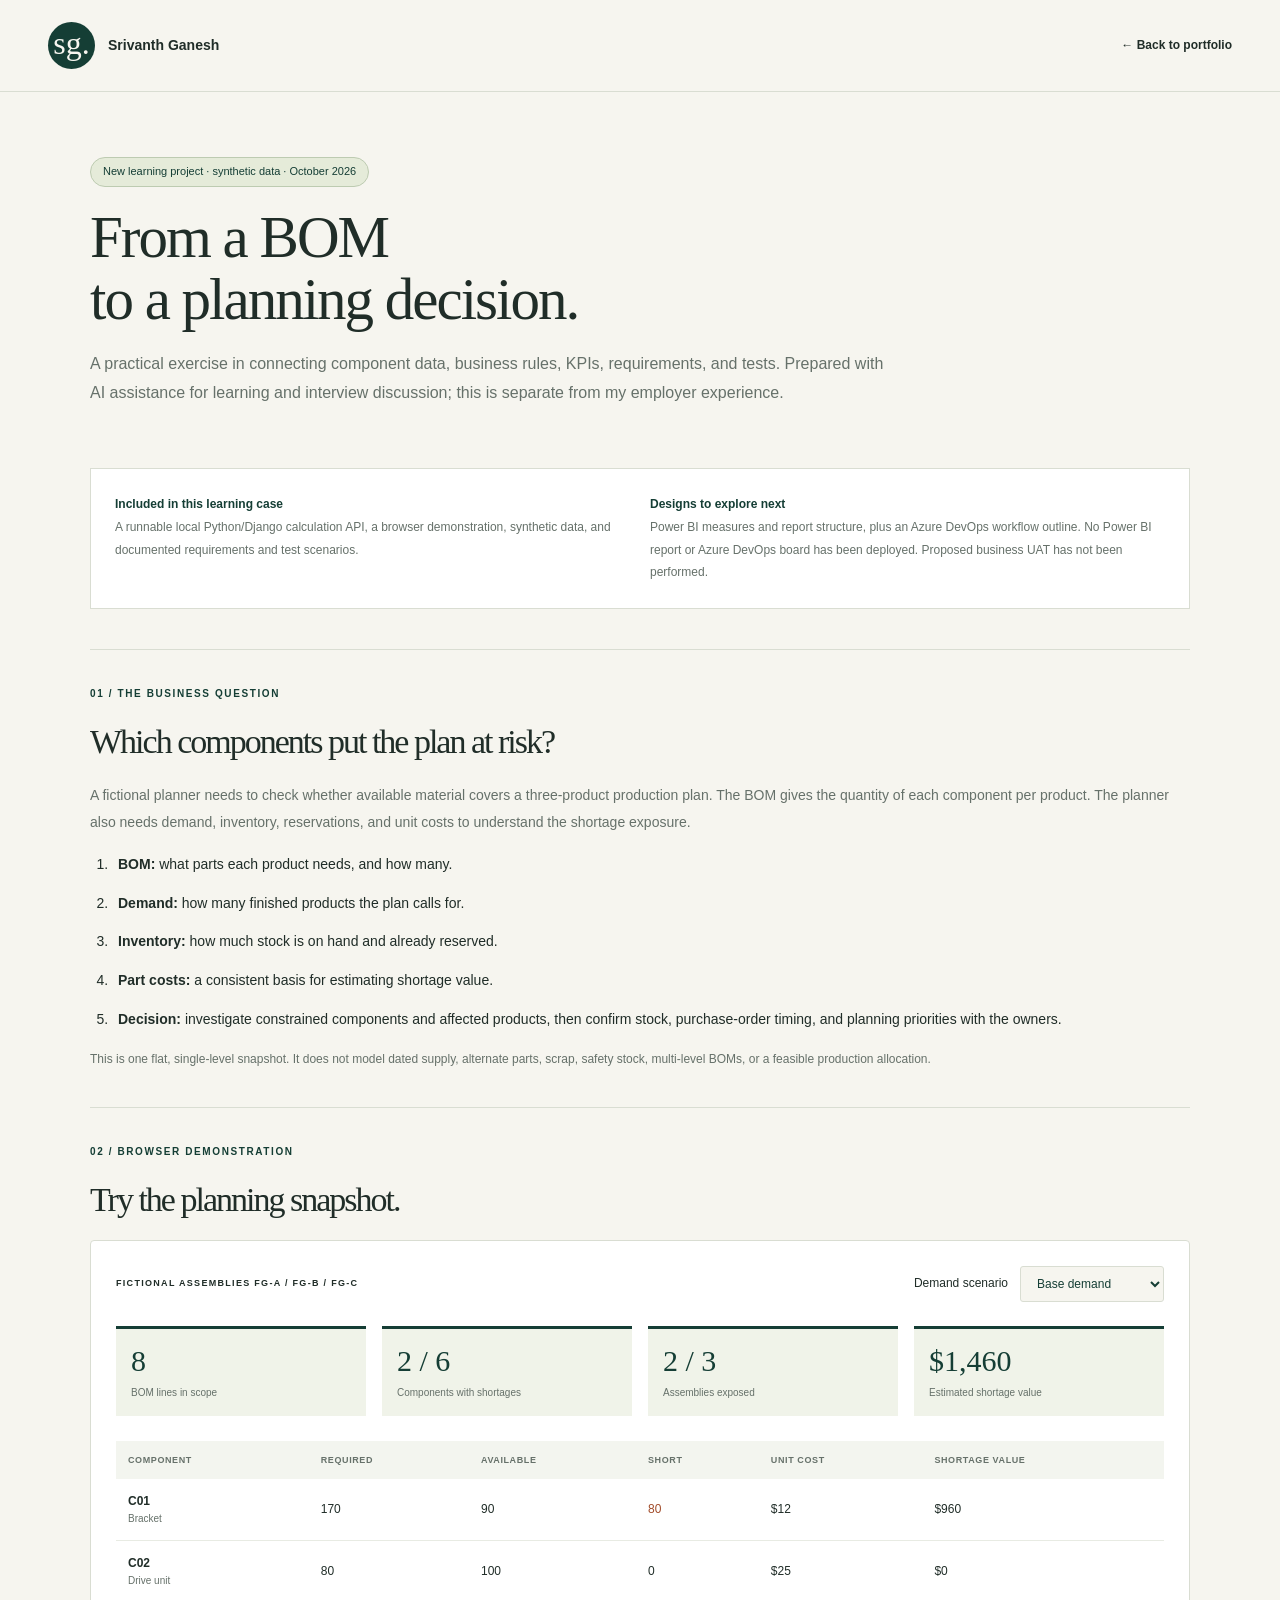
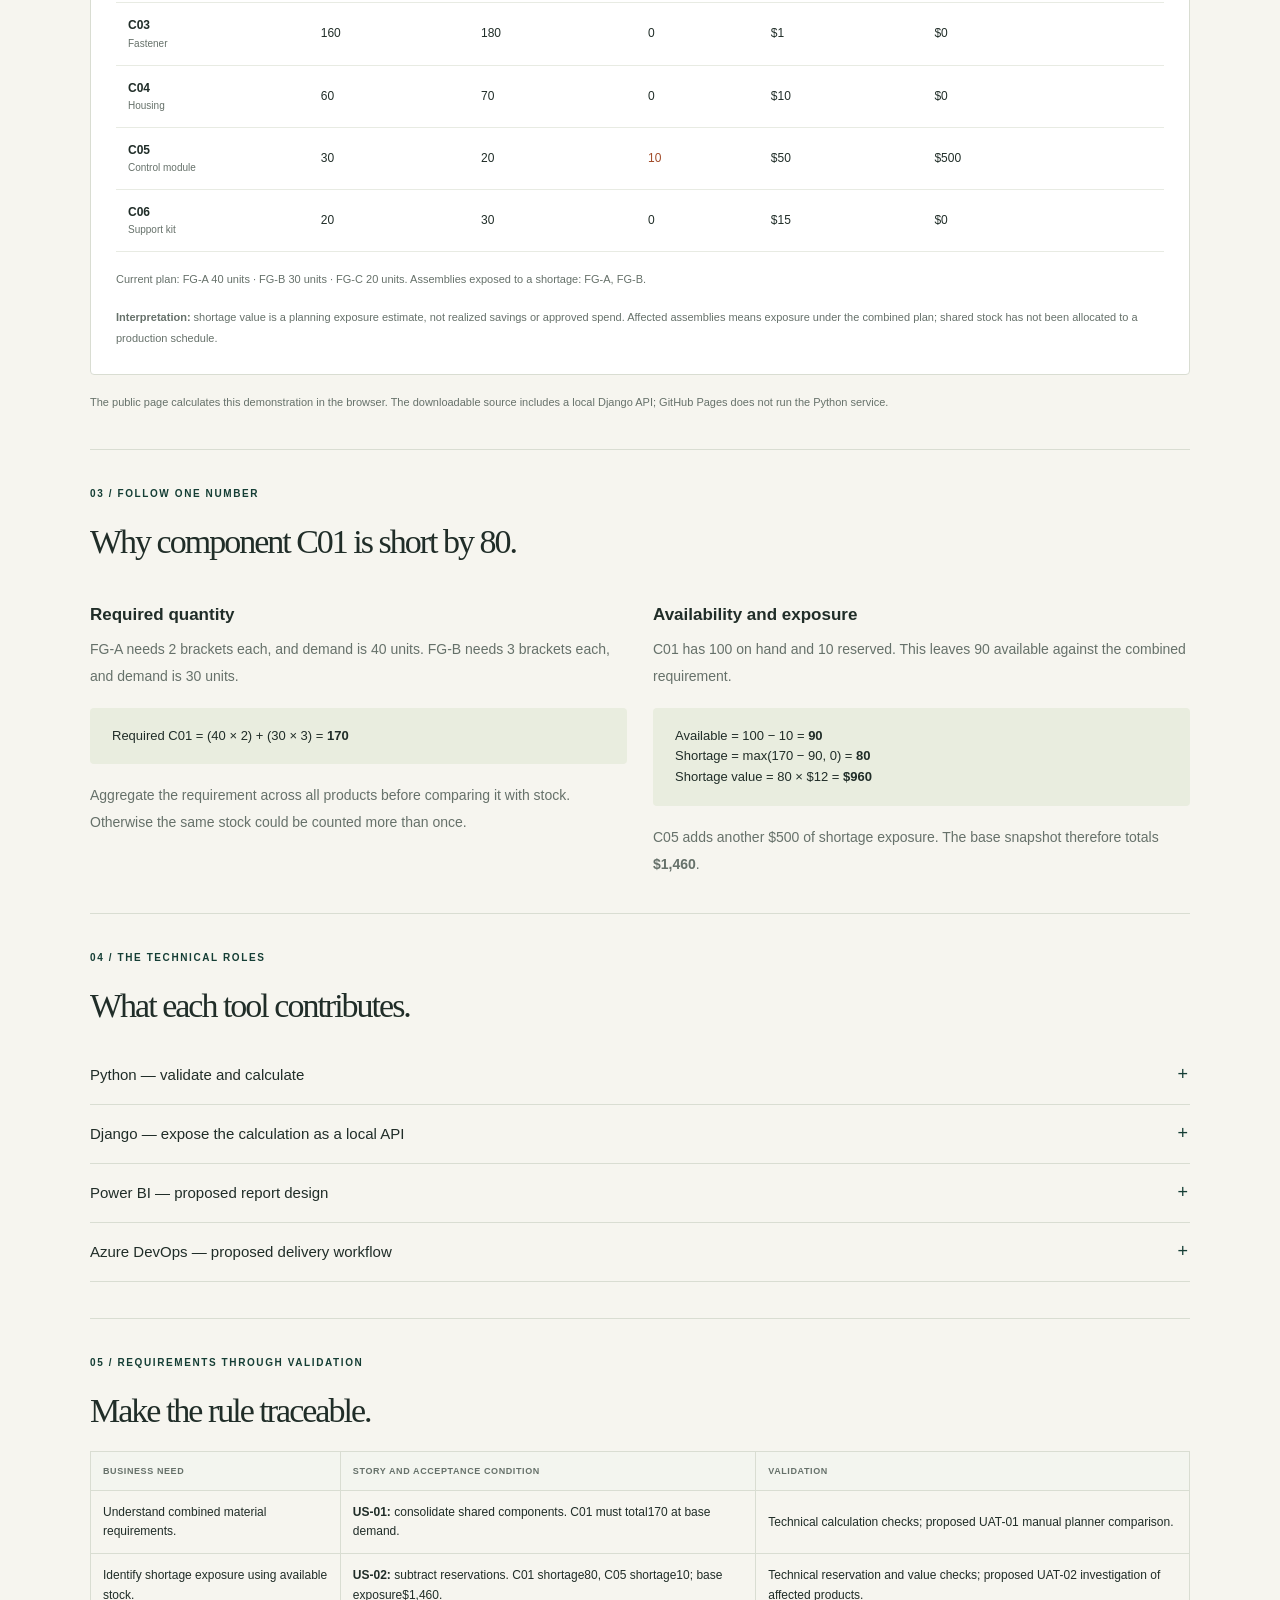
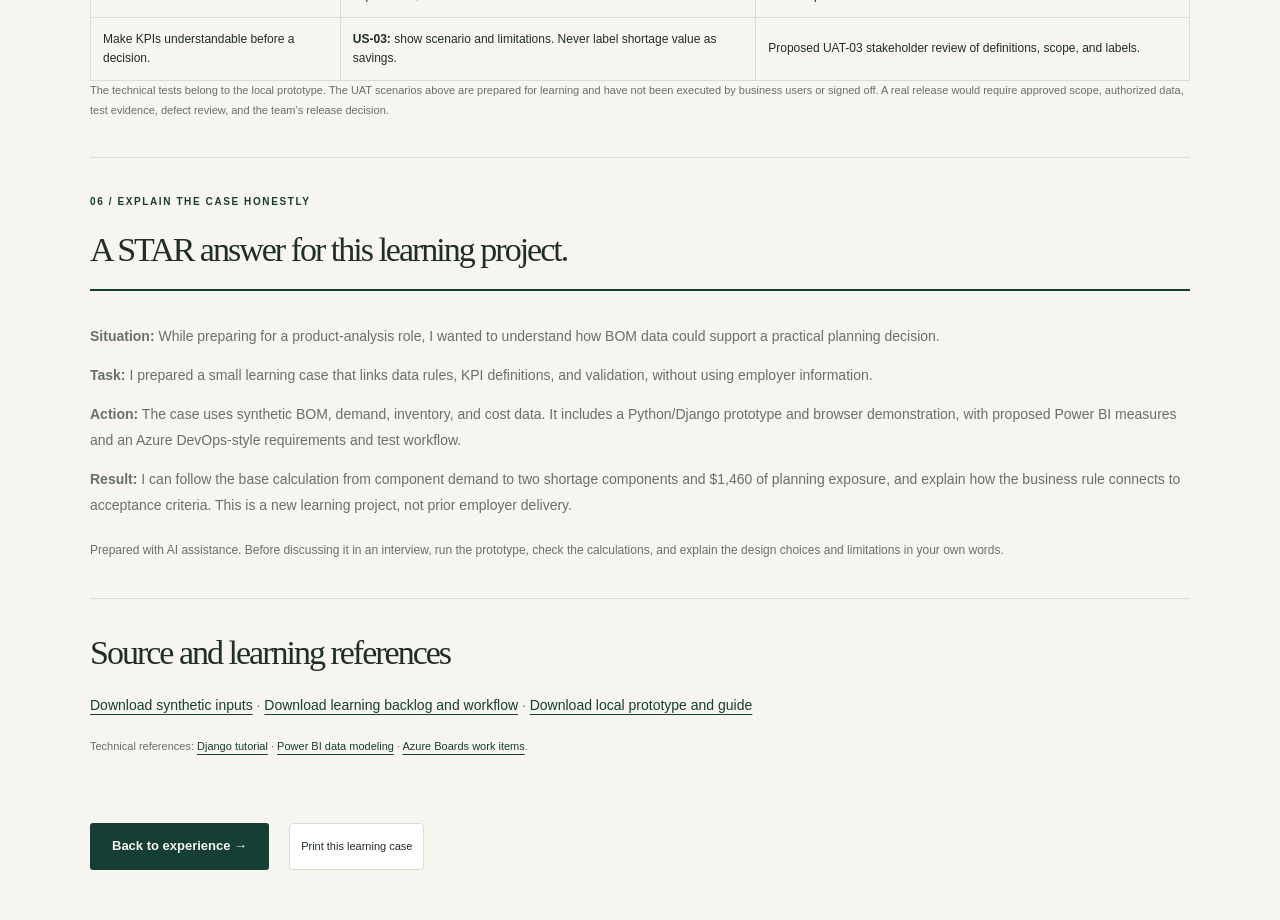
==== learning-case.html @ 2acc0953 "Align portfolio stories and add BOM learning case" ====
<!doctype html>
<html lang="en"><head><meta charset="UTF-8"><meta name="viewport" content="width=device-width, initial-scale=1"><meta name="description" content="A new educational BOM-to-KPI case with synthetic data, a local Python/Django prototype, and proposed Power BI and Azure DevOps designs."><title>BOM to KPI Learning Case | Srivanth Ganesh</title><link rel="icon" href="favicon.svg" type="image/svg+xml"><link rel="stylesheet" href="styles.css"><style>
.learning-wrap{width:min(1100px,calc(100% - 48px));margin:auto}.learning-hero{padding:65px 0 40px}.learning-hero h1{font-size:59px;max-width:850px;margin:20px 0}.learning-hero>p{max-width:800px;font-size:16px;line-height:1.8}.learning-label{display:inline-block;font-size:11px;background:#e5ebd9;border:1px solid #bdcbb1;color:var(--green);padding:5px 12px;border-radius:20px}.learning-status{display:grid;grid-template-columns:1fr 1fr;gap:20px;padding:24px;border:1px solid var(--line);background:#fff;margin:20px 0 40px}.learning-status p{font-size:12px;line-height:1.9}.learning-status b{color:var(--green)}.learning-section{padding:36px 0;border-top:1px solid var(--line)}.learning-section h2{font-size:34px;margin-bottom:22px}.learning-section h3{font-size:17px;margin:23px 0 10px}.learning-section p,.learning-section li{font-size:14px;line-height:1.9}.learning-steps{padding-left:22px}.learning-steps li{padding-left:6px;margin:12px 0}.kpi-board{background:white;border:1px solid var(--line);border-radius:4px;padding:25px}.learning-controls{display:flex;justify-content:space-between;gap:20px;align-items:center;margin-bottom:24px}.learning-controls label{font-size:12px;display:flex;align-items:center;gap:12px}.learning-kpis{display:grid;grid-template-columns:repeat(4,1fr);gap:16px;margin-bottom:25px}.learning-kpis>div{border-top:3px solid var(--green);padding:15px;background:#f0f3e9}.learning-kpis strong{font:30px var(--serif);color:var(--green);display:block}.learning-kpis span{display:block;font-size:10px;color:var(--muted);margin-top:7px}.learning-table{padding:0;overflow:auto}.learning-table table{min-width:650px}.learning-footnote{font-size:11px!important;margin-top:17px}.learning-formula{background:#e9eddf;padding:18px 22px;border-radius:4px;font-size:13px;margin:18px 0}.learning-section details{border-bottom:1px solid var(--line)}.learning-section summary{font-size:15px}.learning-section details>div{padding:0 22px 20px 0}.learning-section pre{overflow-x:auto;background:#e9ede3;padding:18px;font:12px/1.9 Consolas,'Courier New',monospace;color:#244237;border-radius:4px}.learning-section .scope-note{font-size:12px}.learning-source-links a{text-decoration:underline;text-underline-offset:4px}.learning-section .star-draft{border-top:2px solid var(--green);padding-top:20px}.learning-section .star-draft p{margin-top:12px}.learning-end{padding:30px 0 50px;display:flex;gap:20px;flex-wrap:wrap}.learning-section .example-table{white-space:normal;font-size:12px}.learning-section .example-table td,.learning-section .example-table th{padding:12px;border:1px solid var(--line)}.learning-section .example-table td:first-child{font-weight:400}.learning-section .example-table small{font-size:10px}.method-status{font-size:10px;color:var(--orange);font-weight:700;letter-spacing:1px;margin-bottom:12px}.learning-section .trace-note{font-size:11px;line-height:1.8}.learning-grid{display:grid;grid-template-columns:1fr 1fr;gap:26px}.learning-section code{font-family:Consolas,'Courier New',monospace;font-size:.9em}.learning-section a{color:var(--green)}@media(max-width:700px){.learning-wrap{width:calc(100% - 36px)}.learning-hero{padding-top:40px}.learning-hero h1{font-size:43px}.learning-status,.learning-grid{grid-template-columns:1fr}.learning-controls{align-items:start;flex-direction:column}.learning-controls label{flex-wrap:wrap}.learning-kpis{grid-template-columns:1fr 1fr;gap:12px}.kpi-board{padding:17px}.learning-kpis strong{font-size:26px}.learning-section h2{font-size:29px}.learning-section p,.learning-section li{font-size:13px}.learning-kpis span{font-size:9px}.learning-section pre{font-size:11px}}@media print{.learning-wrap{width:100%}.learning-hero{padding:20px 0}.learning-hero h1{font-size:34px}.learning-section{padding:20px 0}.learning-kpis{grid-template-columns:repeat(4,1fr)}.learning-status{margin-bottom:20px}.learning-controls select,.learning-end{display:none}.learning-section details>div{display:block!important}.kpi-board{break-inside:avoid}}
</style></head><body><header class="header"><a class="wordmark" href="index.html"><span class="monogram">sg.</span><span>Srivanth Ganesh</span></a><a class="text-link" href="index.html#experience">← Back to portfolio</a></header><main class="learning-wrap">
<section class="learning-hero"><span class="learning-label">New learning project · synthetic data · October 2026</span><h1>From a BOM<br>to a planning decision.</h1><p>A practical exercise in connecting component data, business rules, KPIs, requirements, and tests. Prepared with AI assistance for learning and interview discussion; this is separate from my employer experience.</p></section>
<div class="learning-status"><p><b>Included in this learning case</b><br>A runnable local Python/Django calculation API, a browser demonstration, synthetic data, and documented requirements and test scenarios.</p><p><b>Designs to explore next</b><br>Power BI measures and report structure, plus an Azure DevOps workflow outline. No Power BI report or Azure DevOps board has been deployed. Proposed business UAT has not been performed.</p></div>
<section class="learning-section"><div class="eyebrow">01 / THE BUSINESS QUESTION</div><h2>Which components put the plan at risk?</h2><p>A fictional planner needs to check whether available material covers a three-product production plan. The BOM gives the quantity of each component per product. The planner also needs demand, inventory, reservations, and unit costs to understand the shortage exposure.</p><ol class="learning-steps"><li><b>BOM:</b> what parts each product needs, and how many.</li><li><b>Demand:</b> how many finished products the plan calls for.</li><li><b>Inventory:</b> how much stock is on hand and already reserved.</li><li><b>Part costs:</b> a consistent basis for estimating shortage value.</li><li><b>Decision:</b> investigate constrained components and affected products, then confirm stock, purchase-order timing, and planning priorities with the owners.</li></ol><p class="scope-note">This is one flat, single-level snapshot. It does not model dated supply, alternate parts, scrap, safety stock, multi-level BOMs, or a feasible production allocation.</p></section>
<section class="learning-section" id="dashboard"><div class="eyebrow">02 / BROWSER DEMONSTRATION</div><h2>Try the planning snapshot.</h2><div class="kpi-board"><div class="learning-controls"><span class="small-label">FICTIONAL ASSEMBLIES FG-A / FG-B / FG-C</span><label for="demand-scenario">Demand scenario<select id="demand-scenario"><option value="1">Base demand</option><option value="0.8">Demand −20%</option><option value="1.2">Demand +20%</option></select></label></div><div class="learning-kpis" id="learning-kpis" aria-live="polite"></div><div class="learning-table"><table><caption class="sr-only">Consolidated synthetic component requirements, availability, and shortages</caption><thead><tr><th scope="col">Component</th><th scope="col">Required</th><th scope="col">Available</th><th scope="col">Short</th><th scope="col">Unit cost</th><th scope="col">Shortage value</th></tr></thead><tbody id="learning-rows"></tbody></table></div><p id="product-exposure" class="learning-footnote"></p><p class="learning-footnote"><b>Interpretation:</b> shortage value is a planning exposure estimate, not realized savings or approved spend. Affected assemblies means exposure under the combined plan; shared stock has not been allocated to a production schedule.</p></div><p class="learning-footnote">The public page calculates this demonstration in the browser. The downloadable source includes a local Django API; GitHub Pages does not run the Python service.</p></section>
<section class="learning-section"><div class="eyebrow">03 / FOLLOW ONE NUMBER</div><h2>Why component C01 is short by 80.</h2><div class="learning-grid"><div><h3>Required quantity</h3><p>FG-A needs 2 brackets each, and demand is 40 units. FG-B needs 3 brackets each, and demand is 30 units.</p><div class="learning-formula">Required C01 = (40 × 2) + (30 × 3) = <b>170</b></div><p>Aggregate the requirement across all products before comparing it with stock. Otherwise the same stock could be counted more than once.</p></div><div><h3>Availability and exposure</h3><p>C01 has 100 on hand and 10 reserved. This leaves 90 available against the combined requirement.</p><div class="learning-formula">Available = 100 − 10 = <b>90</b><br>Shortage = max(170 − 90, 0) = <b>80</b><br>Shortage value = 80 × $12 = <b>$960</b></div><p>C05 adds another $500 of shortage exposure. The base snapshot therefore totals <b>$1,460</b>.</p></div></div></section>
<section class="learning-section"><div class="eyebrow">04 / THE TECHNICAL ROLES</div><h2>What each tool contributes.</h2>
<details><summary>Python — validate and calculate</summary><div><p>Python checks the synthetic input, consolidates component requirements, subtracts reservations, and calculates shortages and exposure. The local prototype rejects unknown references, duplicate BOM lines, invalid quantities, and inconsistent stock values.</p><pre>required[component] += product_demand * quantity_per
available = on_hand - reserved
shortage = max(required - available, 0)
shortage_value = shortage * unit_cost</pre><p>The prototype has focused technical tests. These check calculation behavior; they are separate from business acceptance testing.</p></div></details>
<details><summary>Django — expose the calculation as a local API</summary><div><p>Django provides a read-only HTTP endpoint so another application can request the calculated snapshot as JSON. This keeps the business rule in one place rather than copying spreadsheet logic into multiple reports.</p><pre>GET http://127.0.0.1:8770/api/kpis/
→ component requirements, shortages, product exposure, KPI totals</pre><p>The included service is a local educational prototype with synthetic inputs. It does not include production authentication, an ERP connection, a managed database, scheduling, or a deployed Azure environment.</p></div></details>
<details><summary>Power BI — proposed report design</summary><div><div class="method-status">DESIGN GUIDE · NOT A DEPLOYED POWER BI REPORT</div><p>The proposed report imports the consolidated component KPI table from the local API or an exported snapshot. One component appears once in that table. Cards show the shortage count and exposure value; a table shows the constrained components. A business owner would agree the refresh timing, metric definitions, filters, and permissions before production use.</p><p>Illustrative Power Query import for the local service:</p><pre>let
    Source = Json.Document(Web.Contents("http://127.0.0.1:8770/api/kpis/")),
    Components = Table.FromRecords(Source[components])
in
    Components</pre><p>After naming that imported table <code>ComponentKPI</code>, the proposed DAX measures are:</p><pre>Short Parts =
COUNTROWS(FILTER(ComponentKPI, ComponentKPI[shortage_qty] &gt; 0))

Shortage Value =
SUMX(ComponentKPI,
    ComponentKPI[shortage_qty] * ComponentKPI[unit_cost])</pre><p>These are design examples. No <code>.pbix</code> report, Power BI refresh configuration, or Power BI Service publication is included.</p></div></details>
<details><summary>Azure DevOps — proposed delivery workflow</summary><div><div class="method-status">PREPARED WORKFLOW · NO AZURE DEVOPS BOARD USED</div><p>The prepared backlog separates the calculation, shortage interpretation, and KPI explanation into small stories. In Azure Boards, these could be refined with a Product Owner, linked to tasks and test evidence, and tracked through the team’s delivery process.</p><p>Suggested sequence: intake → refinement → prioritization → development → technical testing → agreed business UAT → authorized release decision → stabilization. This is a learning workflow, not a claim of prior Agile or Azure DevOps delivery.</p><p>Example story: <b>As a planner, I want component requirements combined across products so that shared stock is not counted separately against each product.</b></p><p>Example acceptance criterion: at base demand, C01 required quantity must equal 170 before comparison with available stock. Unknown references and duplicate product-component rows must be rejected.</p></div></details></section>
<section class="learning-section"><div class="eyebrow">05 / REQUIREMENTS THROUGH VALIDATION</div><h2>Make the rule traceable.</h2><div class="learning-table"><table class="example-table"><thead><tr><th scope="col">Business need</th><th scope="col">Story and acceptance condition</th><th scope="col">Validation</th></tr></thead><tbody><tr><td>Understand combined material requirements.</td><td><b>US-01:</b> consolidate shared components. C01 must total170 at base demand.</td><td>Technical calculation checks; proposed UAT-01 manual planner comparison.</td></tr><tr><td>Identify shortage exposure using available stock.</td><td><b>US-02:</b> subtract reservations. C01 shortage80, C05 shortage10; base exposure$1,460.</td><td>Technical reservation and value checks; proposed UAT-02 investigation of affected products.</td></tr><tr><td>Make KPIs understandable before a decision.</td><td><b>US-03:</b> show scenario and limitations. Never label shortage value as savings.</td><td>Proposed UAT-03 stakeholder review of definitions, scope, and labels.</td></tr></tbody></table></div><p class="trace-note">The technical tests belong to the local prototype. The UAT scenarios above are prepared for learning and have not been executed by business users or signed off. A real release would require approved scope, authorized data, test evidence, defect review, and the team’s release decision.</p></section>
<section class="learning-section"><div class="eyebrow">06 / EXPLAIN THE CASE HONESTLY</div><h2>A STAR answer for this learning project.</h2><div class="star-draft"><p><b>Situation:</b> While preparing for a product-analysis role, I wanted to understand how BOM data could support a practical planning decision.</p><p><b>Task:</b> I prepared a small learning case that links data rules, KPI definitions, and validation, without using employer information.</p><p><b>Action:</b> The case uses synthetic BOM, demand, inventory, and cost data. It includes a Python/Django prototype and browser demonstration, with proposed Power BI measures and an Azure DevOps-style requirements and test workflow.</p><p><b>Result:</b> I can follow the base calculation from component demand to two shortage components and $1,460 of planning exposure, and explain how the business rule connects to acceptance criteria. This is a new learning project, not prior employer delivery.</p></div><p class="scope-note" style="margin-top:20px">Prepared with AI assistance. Before discussing it in an interview, run the prototype, check the calculations, and explain the design choices and limitations in your own words.</p></section>
<section class="learning-section"><h2>Source and learning references</h2><p class="learning-source-links"><a href="learning-data.json" download>Download synthetic inputs</a> · <a href="learning-workflow.json" download>Download learning backlog and workflow</a> · <a href="bom-kpi-learning.zip" download>Download local prototype and guide</a></p><p class="learning-source-links learning-footnote">Technical references: <a href="https://docs.djangoproject.com/en/5.2/intro/tutorial01/" target="_blank" rel="noopener">Django tutorial</a> · <a href="https://learn.microsoft.com/en-us/power-bi/guidance/star-schema" target="_blank" rel="noopener">Power BI data modeling</a> · <a href="https://learn.microsoft.com/en-us/azure/devops/boards/queries/import-work-items-from-csv?view=azure-devops" target="_blank" rel="noopener">Azure Boards work items</a>.</p></section><div class="learning-end"><a class="button primary" href="index.html#experience">Back to experience →</a><button class="filter" id="print-portfolio">Print this learning case</button></div>
</main><script type="application/json" id="case-data">{
  "label": "Synthetic learning case \u2014 not employer data",
  "products": [
    {
      "product_id": "FG-A",
      "demand_qty": 40
    },
    {
      "product_id": "FG-B",
      "demand_qty": 30
    },
    {
      "product_id": "FG-C",
      "demand_qty": 20
    }
  ],
  "bom": [
    {
      "product_id": "FG-A",
      "component_id": "C01",
      "qty_per": 2
    },
    {
      "product_id": "FG-A",
      "component_id": "C02",
      "qty_per": 1
    },
    {
      "product_id": "FG-A",
      "component_id": "C03",
      "qty_per": 4
    },
    {
      "product_id": "FG-B",
      "component_id": "C01",
      "qty_per": 3
    },
    {
      "product_id": "FG-B",
      "component_id": "C04",
      "qty_per": 2
    },
    {
      "product_id": "FG-B",
      "component_id": "C05",
      "qty_per": 1
    },
    {
      "product_id": "FG-C",
      "component_id": "C02",
      "qty_per": 2
    },
    {
      "product_id": "FG-C",
      "component_id": "C06",
      "qty_per": 1
    }
  ],
  "parts": [
    {
      "component_id": "C01",
      "name": "Bracket",
      "on_hand": 100,
      "reserved": 10,
      "unit_cost": 12
    },
    {
      "component_id": "C02",
      "name": "Drive unit",
      "on_hand": 100,
      "reserved": 0,
      "unit_cost": 25
    },
    {
      "component_id": "C03",
      "name": "Fastener",
      "on_hand": 200,
      "reserved": 20,
      "unit_cost": 1
    },
    {
      "component_id": "C04",
      "name": "Housing",
      "on_hand": 70,
      "reserved": 0,
      "unit_cost": 10
    },
    {
      "component_id": "C05",
      "name": "Control module",
      "on_hand": 25,
      "reserved": 5,
      "unit_cost": 50
    },
    {
      "component_id": "C06",
      "name": "Support kit",
      "on_hand": 30,
      "reserved": 0,
      "unit_cost": 15
    }
  ]
}</script><script src="learning.js"></script><script src="app.js"></script></body></html>
---- styles.css ----
:root{--paper:#f6f5ef;--ink:#202d28;--green:#153e35;--muted:#66716a;--line:#d9ddd2;--lime:#d6e2c5;--orange:#bc582e;--white:#fff;--sans:Arial,Helvetica,sans-serif;--serif:Georgia,'Times New Roman',serif}*{box-sizing:border-box}html{scroll-behavior:smooth;scroll-padding-top:85px}body{margin:0;background:var(--paper);color:var(--ink);font:16px/1.6 var(--sans)}a{color:inherit;text-decoration:none}button,select{font:inherit}button,a,select,summary{-webkit-tap-highlight-color:transparent}button{cursor:pointer}button:focus-visible,a:focus-visible,select:focus-visible,summary:focus-visible,[tabindex]:focus-visible{outline:3px solid var(--orange);outline-offset:5px}button{color:inherit}h1,h2,h3,p{margin:0}h1,h2{font-family:var(--serif);font-weight:400;letter-spacing:-2px;line-height:1.05}h2{font-size:49px}h3{font-size:20px;line-height:1.3}p{color:var(--muted)}.wrap{width:min(1216px,calc(100% - 96px));margin:auto}.header{height:92px;padding:0 48px;display:flex;align-items:center;justify-content:space-between;border-bottom:1px solid var(--line);gap:20px}.wordmark{display:flex;align-items:center;gap:13px;font-size:14px;font-weight:600}.monogram{font:32px var(--serif);background:var(--green);color:var(--paper);border-radius:50%;width:47px;height:47px;display:grid;place-items:center;padding-bottom:4px}.header nav{display:flex;align-items:center;gap:32px;font-size:13px}.nav-contact{border:1px solid var(--line);padding:11px 17px;border-radius:4px}.nav-contact span{margin-left:22px}.hero{display:grid;grid-template-columns:1.25fr 1fr;gap:48px;align-items:center;padding-top:85px;padding-bottom:85px}.eyebrow{font-size:10px;letter-spacing:1.6px;line-height:1.5;font-weight:700;color:var(--green);margin-bottom:23px;display:flex;gap:10px;align-items:center}.dot{width:7px;height:7px;border-radius:50%;background:var(--orange);display:inline-block;flex-shrink:0}.hero h1{font-size:clamp(56px,5.1vw,76px);margin-bottom:24px;letter-spacing:-3px}.hero em{font-weight:400;color:var(--green)}.intro{font-size:18px;line-height:1.65;max-width:540px;color:#515e56}.hero-detail{font-size:12px;margin-top:20px;max-width:440px;line-height:1.8}.hero-actions{display:flex;align-items:center;gap:26px;margin-top:30px}.button{padding:13px 22px;border-radius:3px;display:inline-flex;align-items:center;gap:34px;font-size:13px;font-weight:600}.primary{background:var(--green);color:var(--paper)}.primary:hover{background:#22564a}.text-link{font-size:12px;font-weight:600;display:inline-block}.text-link:hover{text-decoration:underline;text-underline-offset:5px}.hero-visual{background:var(--green);color:var(--paper);padding:26px 26px 0;border-radius:5px;overflow:hidden;box-shadow:12px 12px 0 #e6e9dd}.visual-top{display:flex;align-items:center;justify-content:space-between;gap:10px}.small-label{font-size:9px;letter-spacing:1.3px;font-weight:700}.visual-number{font:12px var(--serif);color:#a2beb1}.signal-lines{margin:22px -10px 0}.signal-lines svg{width:100%;display:block}.visual-caption{display:flex;justify-content:space-between;padding:5px 6px 30px;color:#adc2b5;font-size:11px}.visual-caption b{color:var(--paper);font-weight:500;font-size:13px;line-height:2.2}.visual-note{border-top:1px solid #436359;padding:18px 0;display:flex;align-items:center;gap:9px;font-size:9px;color:#cad7cd}.light{background:#d7e5b4;width:5px;height:5px}.metric-strip{border-top:1px solid var(--line);border-bottom:1px solid var(--line);background:#efefe7}.metrics{display:grid;grid-template-columns:1fr 1fr 1.2fr;padding:30px 0;gap:34px}.metrics>div{border-right:1px solid #d4d9ce}.metrics>div:last-child{border:none}.metrics strong{font:31px var(--serif);color:var(--green);letter-spacing:-.8px}.metrics strong span{font:11px var(--sans);letter-spacing:0;margin-left:6px}.metrics p{font-size:10px;margin-top:7px}.section{padding-top:85px;padding-bottom:85px}.section-heading{display:grid;grid-template-columns:1.15fr 1fr;gap:70px;align-items:end;margin-bottom:40px}.section-heading p{font-size:14px;max-width:440px;line-height:1.8}.section-heading .eyebrow{margin-bottom:16px}.case-layout{display:grid;grid-template-columns:.9fr 1.3fr;gap:42px;margin-top:48px}.case-tabs{border-top:1px solid var(--line)}.case-tab{padding:24px 16px;background:transparent;border:0;border-bottom:1px solid var(--line);display:flex;text-align:left;align-items:center;gap:16px;width:100%;transition:background .15s}.case-tab.active{background:#e9ecdf}.case-tab:hover{background:#e2e9dc}.case-tab>span:last-child{margin-left:auto}.case-index{font:15px var(--serif);color:var(--muted)}.case-tab b{font-size:14px;display:block}.case-tab small{display:block;font-size:10px;color:var(--muted);margin-top:5px}.case-panel{padding:29px 34px;background:#fff;border:1px solid var(--line);border-radius:4px;min-height:410px}.case-panel .small-label{color:var(--orange)}.case-panel h3{font:30px/1.15 var(--serif);margin:12px 0 18px;letter-spacing:-.5px}.case-panel p,.case-panel li{font-size:13px;line-height:1.8;color:var(--muted)}.case-panel ul{padding-left:17px;margin:15px 0 20px}.case-panel li{margin-bottom:8px}.case-result{border-top:1px solid var(--line);padding-top:17px}.case-result b{color:var(--green)}.relevance{margin-top:16px;font-size:12px!important}.sample-section{background:#e9ede4;border-top:1px solid #d9e0d2;border-bottom:1px solid #d9e0d2}.sample-badge{font-size:10px;border:1px solid #aabca4;background:#e0e8d8;padding:5px 11px;border-radius:20px;display:inline-block;color:var(--green);margin-bottom:13px}.sample-intro{display:grid;grid-template-columns:1fr 1fr;gap:60px;margin:0 0 32px;border-top:1px solid #cdd6c6;padding-top:25px}.sample-intro h3{font-size:14px;margin-bottom:9px}.sample-intro p{font-size:12px;max-width:500px;line-height:1.8}.demo{background:#fff;border:1px solid #cbd4c6;border-radius:6px;box-shadow:0 8px 24px #153e3506;overflow:hidden}.demo-toolbar{display:flex;justify-content:space-between;align-items:center;gap:20px;padding:25px 28px;border-bottom:1px solid var(--line)}.demo-toolbar .small-label{color:var(--muted)}.demo-toolbar h3{font-size:18px;margin-top:6px}.demo-toolbar h3 span{font-size:11px;font-weight:400;color:var(--muted);margin-left:9px}.dataset-label{font-size:10px;color:var(--muted);display:flex;gap:10px;align-items:center}select{background:var(--paper);color:var(--green);padding:9px 30px 9px 12px;border:1px solid var(--line);border-radius:3px;font-size:12px;max-width:100%}.demo-summary{margin:22px 28px 14px;padding:14px 16px;background:#fff4e9;border-left:3px solid #bb6533;display:flex;gap:12px;align-items:center;font-size:12px;flex-wrap:wrap}.demo-summary.ready{background:#eef4e7;border-color:var(--green)}.demo-summary strong{color:#87461f}.demo-summary.ready strong{color:var(--green)}.demo-summary span{color:var(--muted)}.demo-filter-row{padding:4px 28px 16px;display:flex;justify-content:space-between;align-items:center;gap:14px}.filter-group{display:flex;gap:8px}.filter{border:1px solid var(--line);padding:6px 11px;background:#fff;border-radius:4px;font-size:11px}.filter.active{background:var(--green);border-color:var(--green);color:white}.table-scroll{overflow-x:auto;padding:0 28px}table{border-collapse:collapse;text-align:left;width:100%;font-size:12px;white-space:nowrap}th{font-size:9px;letter-spacing:.6px;text-transform:uppercase;color:var(--muted);padding:12px;background:#f3f5ef;font-weight:600}td{padding:13px 12px;border-bottom:1px solid #e8ebe3}td:first-child{font-weight:600}td small{display:block;color:var(--muted);font-size:10px;font-weight:400}.status{font-size:10px;display:inline-flex;gap:6px;align-items:center;color:#245344;background:#ecf2e6;border-radius:20px;padding:3px 9px}.status.bad{color:#8a4926;background:#fff0e0}.status::before{content:'●';font-size:6px}.cell-bad{color:#a14b29}.demo-help{font-size:11px;margin:23px 28px 14px}.rule-buttons{display:grid;grid-template-columns:1fr 1fr 1fr;margin:0 28px;gap:9px}.rule-button{background:#f7f8f4;border:1px solid var(--line);border-radius:3px;padding:12px;display:flex;gap:9px;align-items:center;text-align:left;font-size:11px}.rule-button>span:first-child{font-size:9px;color:var(--muted)}.rule-button>span:last-child{margin-left:auto}.rule-button.active{border-color:var(--green);background:#edf2e8;color:var(--green)}.trace-detail{display:grid;grid-template-columns:1fr 1.05fr;gap:28px;padding:25px 28px 30px}.trace-detail h4{font-size:10px;letter-spacing:.7px;color:var(--green);margin:0 0 9px}.trace-detail p{font-size:12px;line-height:1.8}.trace-detail .criteria{background:#f5f6f1;border-radius:4px;padding:14px 16px;white-space:pre-line;font:11px/1.9 Consolas,'Courier New',monospace;color:#425248}.trace-meta{font-size:10px!important;margin-top:12px}.sample-foot{display:flex;justify-content:space-between;align-items:start;gap:40px;margin-top:24px}.sample-foot p{font-size:10px;max-width:760px;line-height:1.9}.sample-foot a{white-space:nowrap;margin-top:4px}.capability-grid{display:grid;grid-template-columns:1fr 1fr 1fr;gap:44px;margin-top:55px}.capability-grid>div{border-top:1px solid var(--line);padding-top:20px}.cap-number{font:17px var(--serif);color:var(--orange)}.capability-grid h3{margin:18px 0 14px;font-size:17px}.capability-grid p{font-size:13px;line-height:1.8}.tags{display:flex;flex-wrap:wrap;gap:6px;margin-top:22px}.tags span{font-size:9px;padding:4px 8px;background:#e9eddf;color:#375443;border-radius:3px}.projects{display:grid;grid-template-columns:.7fr 1.3fr;gap:60px;margin-top:75px;padding-top:40px;border-top:1px solid var(--line)}.projects h3{font:26px var(--serif)}.projects>div>p{font-size:11px;line-height:1.8;margin-top:12px;max-width:280px}.project-list details{border-bottom:1px solid var(--line)}summary{cursor:pointer;position:relative;padding:17px 22px 17px 0;font-size:13px;list-style:none}summary::-webkit-details-marker{display:none}summary::after{content:'+';position:absolute;right:2px;font-size:18px;top:14px;color:var(--green)}details[open] summary::after{content:'−'}summary span{font-size:9px;color:var(--muted);margin-left:8px;display:inline-block}.project-list details p{font-size:12px;padding:0 25px 18px 0}.education{margin-top:65px;padding-top:28px;border-top:1px solid var(--line);display:grid;grid-template-columns:1.2fr 1.2fr .8fr;gap:30px}.education .small-label{color:var(--muted)}.education h3{font-size:12px;line-height:1.8;margin-top:8px}.education p{font-size:10px;margin-top:6px}.contact-section{background:var(--green);color:var(--paper)}.contact-inner{padding-top:65px;padding-bottom:65px;display:grid;grid-template-columns:1.3fr 1fr;gap:90px;align-items:center}.contact-section .eyebrow{color:#bfcfb8}.contact-section h2{font-size:44px}.contact-section p{color:#b2c6b9;font-size:12px;margin-top:22px}.contact-links a,.contact-links button{border:0;border-bottom:1px solid #48665a;background:none;color:var(--paper);display:block;width:100%;text-align:left;padding:19px 0;font-size:15px}.contact-links small{display:block;color:#b2c6b9;font-size:10px;margin-top:7px}.contact-links span{float:right}.footer{display:flex;justify-content:space-between;align-items:center;gap:20px;font-size:9px;color:var(--muted);padding-top:23px;padding-bottom:23px}.skip{position:absolute;top:-60px;left:20px;background:white;padding:10px;z-index:10}.skip:focus{top:10px}.sr-only{position:absolute;width:1px;height:1px;padding:0;margin:-1px;overflow:hidden;clip:rect(0,0,0,0);white-space:nowrap;border:0}
@media(min-width:1550px){.hero{padding-top:100px;padding-bottom:100px}.hero h1{font-size:80px}}
@media(max-width:1000px){.wrap{width:calc(100% - 56px)}.header{padding:0 28px}.header nav{gap:20px}.hero{gap:30px}.hero h1{font-size:58px}.hero-actions{gap:16px}.hero .text-link{font-size:11px}.intro{font-size:16px}.metrics{gap:20px}.metrics strong{font-size:28px}.metrics strong span{display:block;margin:6px 0 0}.section-heading{gap:40px}h2{font-size:43px}.case-layout{gap:25px;grid-template-columns:1fr 1.2fr}.case-panel{padding:25px}.case-tab{padding:22px 10px;gap:12px}.case-tab b{font-size:12px}.case-tab small{font-size:9px}.capability-grid{gap:25px}.trace-detail{gap:20px}.contact-inner{gap:50px}.sample-foot{display:block}.sample-foot a{margin-top:12px}}
@media(max-width:700px){html{scroll-padding-top:20px}.wrap{width:calc(100% - 36px)}.header{height:74px;padding:0 18px}.wordmark>span:last-child{display:none}.header nav{gap:18px;font-size:11px}.header nav>a:first-child{display:none}.nav-contact{padding:8px 10px}.nav-contact span{margin-left:10px}.monogram{height:40px;width:40px;font-size:28px}.hero{grid-template-columns:1fr;padding-top:48px;padding-bottom:45px;gap:40px}.eyebrow{font-size:9px;letter-spacing:1.2px}.hero h1{font-size:58px;letter-spacing:-2.5px}.intro{font-size:16px;max-width:480px}.hero-detail{font-size:11px;max-width:360px}.hero-visual{max-width:490px;width:100%;padding:22px 22px 0}.signal-lines{margin-top:5px}.visual-caption{padding-bottom:20px}.visual-note{font-size:8px}.metrics{grid-template-columns:1fr;padding:0;gap:0}.metrics>div{border:0;border-bottom:1px solid var(--line);padding:20px 0;display:grid;grid-template-columns:1fr 1fr;gap:14px;align-items:center}.metrics strong{font-size:28px}.metrics strong span{display:block;font-size:10px}.metrics p{font-size:10px;margin:0}.section{padding-top:55px;padding-bottom:55px}.section-heading{grid-template-columns:1fr;gap:24px;margin-bottom:30px}h2{font-size:40px;letter-spacing:-1.5px}.section-heading p{font-size:13px}.case-layout{grid-template-columns:1fr;gap:20px;margin-top:30px}.case-tab b{font-size:13px}.case-tab small{font-size:10px}.case-tab{padding:18px 14px}.case-panel{min-height:0;padding:24px}.sample-intro{grid-template-columns:1fr;gap:22px;padding-top:22px}.sample-intro p{font-size:12px}.demo-toolbar{align-items:flex-start;flex-direction:column;padding:20px}.dataset-label{width:100%;justify-content:space-between}.dataset-label select{max-width:80%}.demo-summary{margin:18px 16px 12px;padding:12px;font-size:11px;gap:4px}.demo-filter-row{padding:4px 16px 14px;align-items:flex-start;flex-direction:column;gap:10px}.table-scroll{padding:0 16px}table{font-size:11px}.demo-help{margin:20px 16px 12px}.rule-buttons{margin:0 16px;grid-template-columns:1fr}.rule-button{padding:10px}.trace-detail{grid-template-columns:1fr;padding:20px 16px;gap:18px}.sample-foot p{font-size:10px}.capability-grid{grid-template-columns:1fr;gap:30px;margin-top:35px}.capability-grid h3{margin-top:12px}.tags{margin-top:14px}.projects{grid-template-columns:1fr;gap:20px;margin-top:45px;padding-top:30px}.projects>div>p{max-width:100%}.projects h3{font-size:25px}summary{font-size:12px}summary span{display:block;margin:3px 0 0;font-size:9px}.education{grid-template-columns:1fr;gap:25px;margin-top:40px}.contact-inner{grid-template-columns:1fr;gap:28px;padding-top:45px;padding-bottom:45px}.contact-section h2{font-size:37px}.contact-section p{max-width:300px}.footer{flex-wrap:wrap;font-size:9px;padding-top:20px;padding-bottom:20px}.footer>span:nth-child(2){order:3;flex-basis:100%}.hero-actions{gap:22px}.hero-actions .button{font-size:12px;padding:13px 18px;gap:25px}}
@media(prefers-reduced-motion:reduce){html{scroll-behavior:auto}*{transition:none!important}}
@media print{body{background:#fff;font-size:11pt}.wrap{width:100%}.header{padding:0;height:55px}.header nav,.hero-visual,.hero-actions,.demo-filter-row,.dataset-label,.filter-group,.rule-buttons,.contact-links button,.footer a{display:none!important}.hero{display:block;padding:30px 0}.hero h1{font-size:43px}.metrics{padding:20px 0}.section{padding:30px 0}.section-heading{gap:25px;margin-bottom:20px}h2{font-size:30px}.sample-section{background:#fff}.case-layout{display:block}.case-tabs{display:none}.case-panel{padding:20px;min-height:0}.capability-grid{gap:25px;margin-top:25px}.capability-grid h3{font-size:14px}.sample-intro{gap:25px}.demo-summary{margin:15px}.table-scroll{padding:0 15px}.trace-detail{padding:18px}.demo-toolbar{padding:15px}.contact-section{background:#fff;color:var(--green);border-top:1px solid var(--line)}.contact-inner{padding:25px 0;gap:30px}.contact-section p,.contact-section .eyebrow,.contact-links a,.contact-links small{color:var(--green)}.contact-section h2{font-size:30px}.projects,.education{margin-top:30px}.hero,.case-panel,.capability-grid>div,.education>div,.contact-inner{break-inside:avoid}.footer{font-size:8px}.sample-foot{display:block}details p{display:block!important}a[href^="mailto"]::after{content:""}}

.ai-project{display:grid;grid-template-columns:1fr 1fr;gap:60px;background:#e9ede1;border:1px solid #d5dfca;border-radius:5px;padding:35px;margin-top:55px}.ai-project .eyebrow{font-size:9px;margin-bottom:16px}.ai-project h3{font:30px/1.15 var(--serif);letter-spacing:-.6px;margin-bottom:18px}.ai-project p{font-size:12px;line-height:1.9;margin-top:12px}.ai-method{border-left:1px solid #cbd6c1;padding-left:35px}.ai-method .small-label{color:var(--green)}.ai-method ol{list-style:none;counter-reset:ai-step;padding:0;margin:20px 0}.ai-method li{position:relative;padding-left:30px;margin-top:18px;font-size:12px}.ai-method li:before{counter-increment:ai-step;content:'0' counter(ai-step);position:absolute;left:0;top:1px;font:12px var(--serif);color:var(--orange)}.ai-method li b{display:block;font-weight:600}.ai-method li span{display:block;font-size:11px;line-height:1.8;color:var(--muted);margin-top:3px}.ai-method p{font-size:10px}@media(max-width:700px){.ai-project{grid-template-columns:1fr;padding:24px;gap:25px;margin-top:40px}.ai-method{border-left:0;border-top:1px solid #cbd6c1;padding-left:0;padding-top:22px}.ai-project h3{font-size:28px}}@media print{.ai-project{background:white;padding:20px;gap:25px;break-inside:avoid}}
@media(min-width:701px) and (max-width:900px){.hero{grid-template-columns:1fr;gap:40px}.hero h1{font-size:68px}.hero-visual{max-width:550px}.hero-detail{max-width:520px}.metrics{grid-template-columns:1fr 1fr 1fr}.case-layout{grid-template-columns:1fr}.section-heading{gap:30px}.rule-button{gap:5px;font-size:10px;padding:10px 8px}}

.project-explanation{padding:0 25px 18px 0}.project-list details .project-explanation p{padding:0;margin:0 0 12px;font-size:13px;line-height:1.85}.project-explanation p:last-child{margin-bottom:0}.project-explanation strong{font-weight:600;color:var(--green)}@media(max-width:700px){.header nav{gap:12px}.header nav>a[href="#capabilities"]{display:none}.project-explanation{padding-right:14px}.project-list details .project-explanation p{font-size:12px}}
/* Experience stories and business-analysis approach */
.story-intro{max-width:760px;font-size:13px;margin:-10px 0 28px}.experience-stories{border-top:1px solid var(--line)}.experience-story{border-bottom:1px solid var(--line);scroll-margin-top:35px}.experience-story>summary{padding:23px 35px 23px 0;font-size:18px;line-height:1.5;font-weight:600;display:flex;gap:20px;align-items:start}.experience-story>summary::after{top:23px;font-size:21px}.experience-story>summary .story-no{font:17px/1.6 var(--serif);color:var(--orange);flex:0 0 30px;margin:0}.experience-story>summary .story-name{display:block;margin:0;color:var(--ink);font-size:18px;font-weight:600}.experience-story>summary small{display:block;color:var(--muted);font-size:10px;font-weight:400;margin-top:6px}.story-content{padding:0 35px 27px 50px;max-width:1000px}.story-content>p{font-size:13px;line-height:1.8;margin-bottom:18px}.story-star{display:grid;grid-template-columns:80px 1fr;gap:12px 24px;margin:0}.story-star dt{font-size:10px;text-transform:uppercase;letter-spacing:1px;font-weight:700;color:var(--green);padding-top:3px}.story-star dd{margin:0;font-size:13px;line-height:1.85;color:var(--muted)}.story-relevance{border-top:1px solid var(--line);padding-top:16px;margin-top:20px!important;font-size:12px!important;color:var(--green)}.story-content .tags{margin:18px 0 0}.approach-section{background:#e9ede4;border-top:1px solid var(--line);border-bottom:1px solid var(--line)}.approach-list{display:grid;grid-template-columns:1fr 1fr;gap:20px}.approach-item{background:#f7f8f3;border:1px solid #d1daca;padding:24px;border-radius:4px}.approach-item h3{font-size:17px;margin-bottom:18px}.approach-item p{font-size:12px;line-height:1.85;margin-top:12px}.approach-item p strong{color:var(--green);font-size:10px;letter-spacing:.4px;display:block;margin-bottom:4px}.approach-item .story-links{font-size:10px;color:var(--green);margin-top:15px}.approach-item .story-links a{text-decoration:underline;text-underline-offset:4px;margin-right:12px}.approach-item:last-child{grid-column:1/-1}.approach-note{font-size:11px;max-width:850px;margin-top:22px;line-height:1.9}.projects{scroll-margin-top:30px}@media(max-width:700px){.experience-story>summary{font-size:15px;padding:20px 26px 20px 0;gap:8px}.experience-story>summary .story-name{font-size:15px}.experience-story>summary .story-no{flex-basis:25px;font-size:15px}.story-content{padding:0 6px 24px 0}.story-star{grid-template-columns:1fr;gap:4px}.story-star dd{margin-bottom:12px;font-size:12px}.story-content>p{font-size:12px}.approach-list{grid-template-columns:1fr}.approach-item{padding:22px}.approach-item:last-child{grid-column:auto}.approach-item h3{font-size:16px}.header nav a[href="#approach"]{display:none}}@media print{.experience-story .story-content{display:block!important}.experience-story{break-inside:avoid}.experience-story>summary{font-size:15px}.story-star dd{font-size:10px}.story-star{gap:7px 12px}.story-content{padding:0 0 18px}.approach-item{background:white;break-inside:avoid}.approach-list{gap:15px}.approach-item p{font-size:10px}}
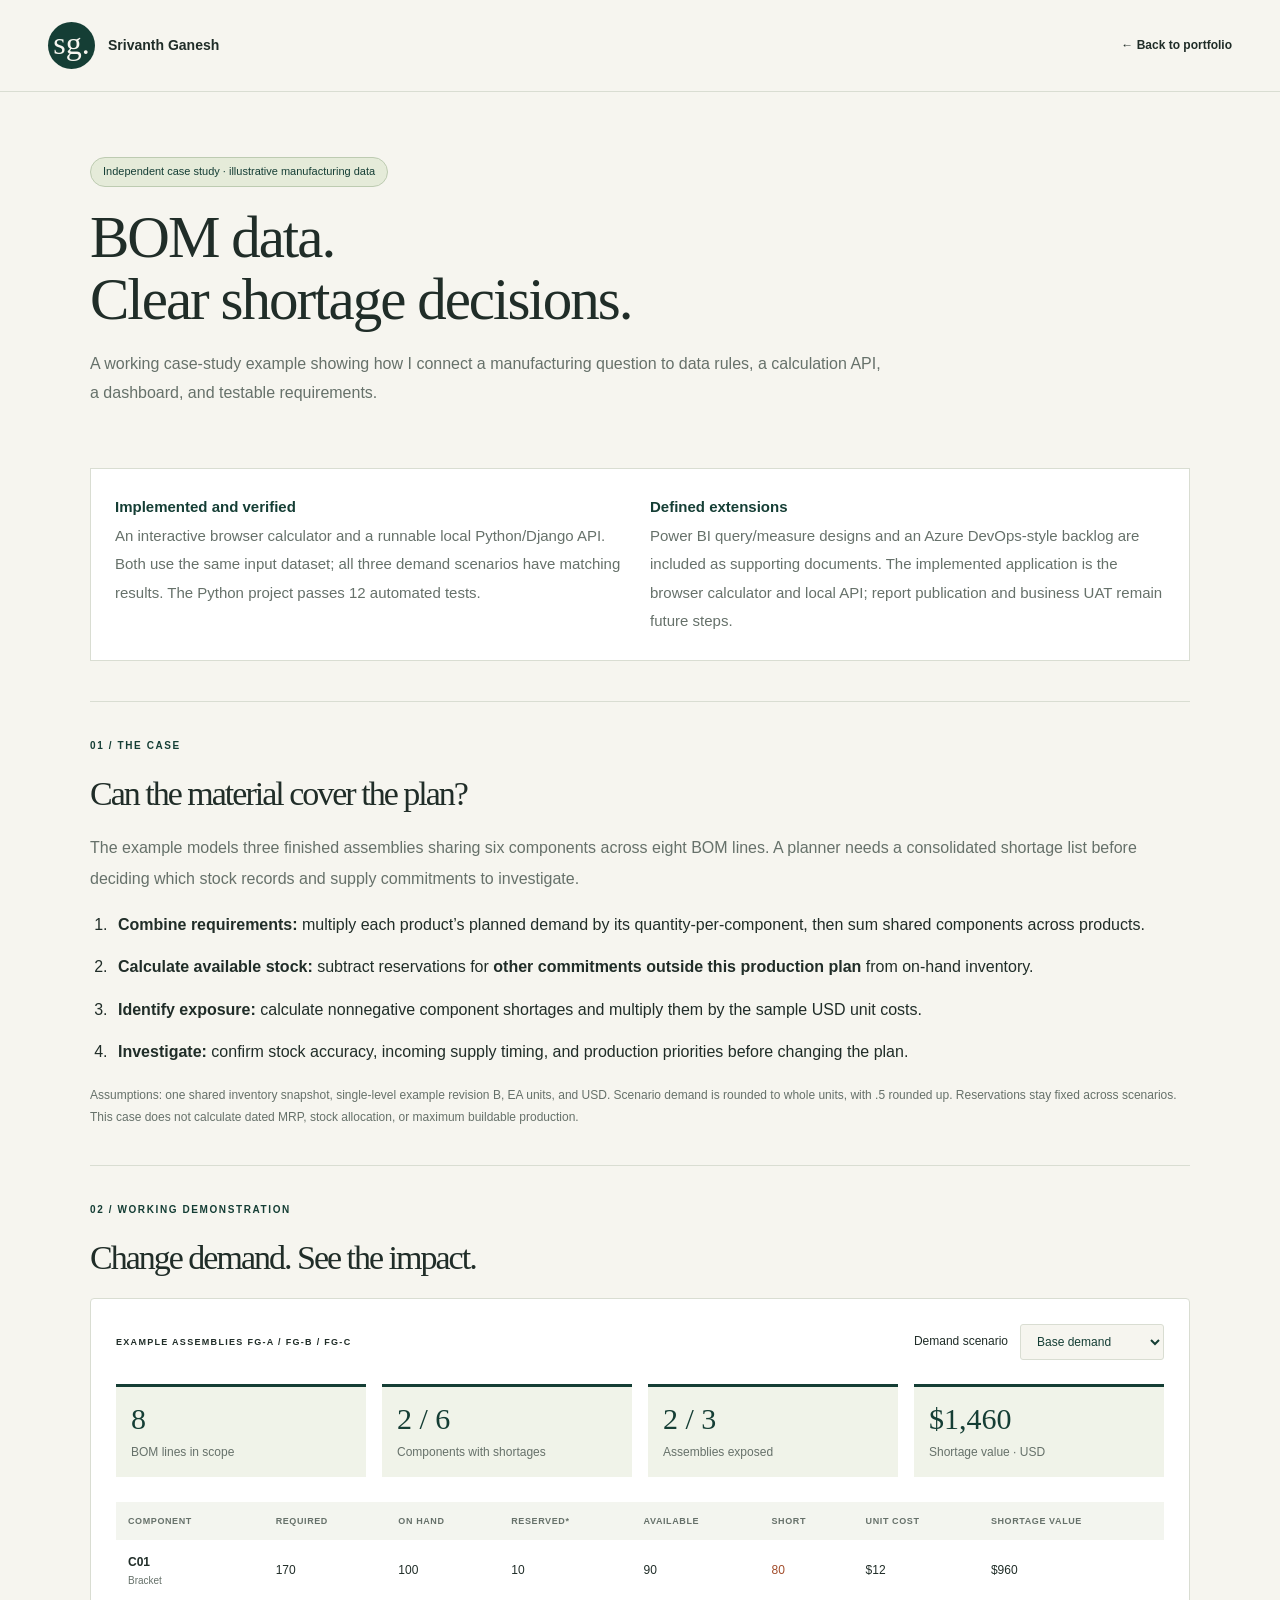
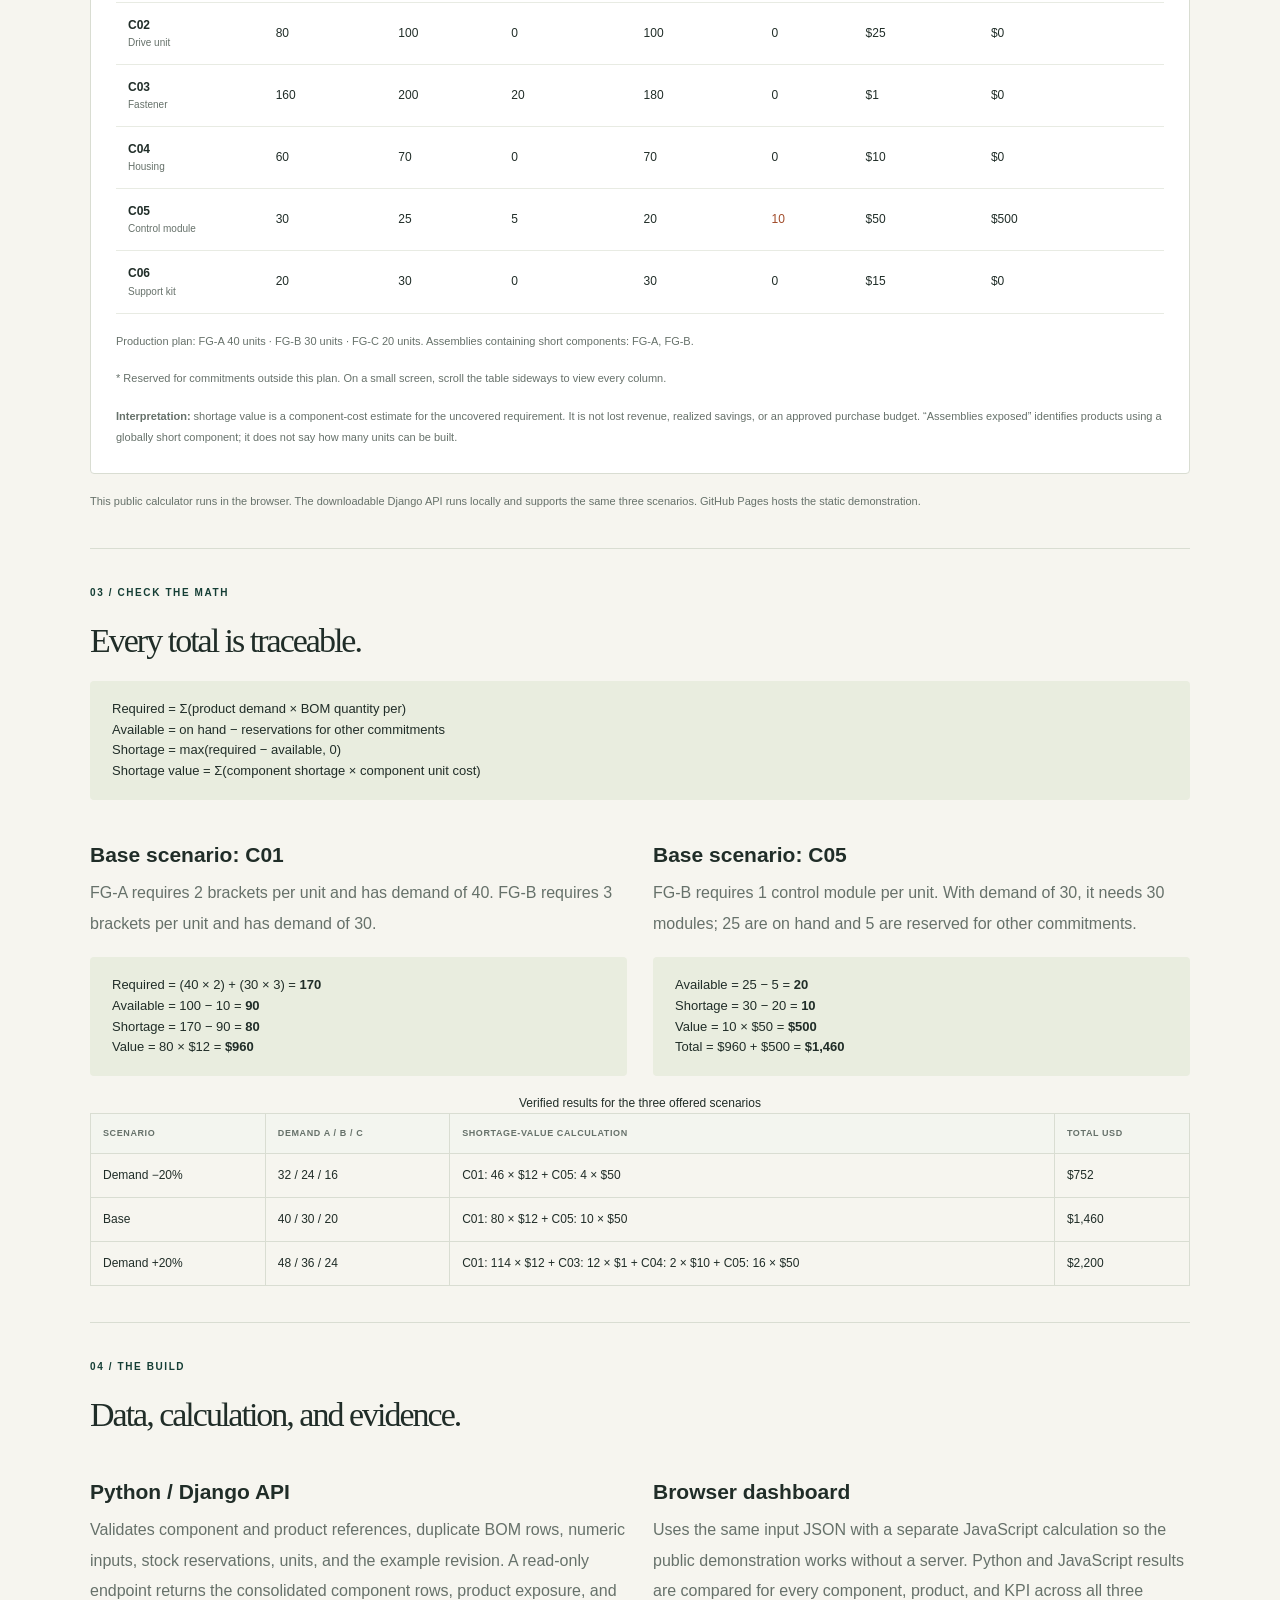
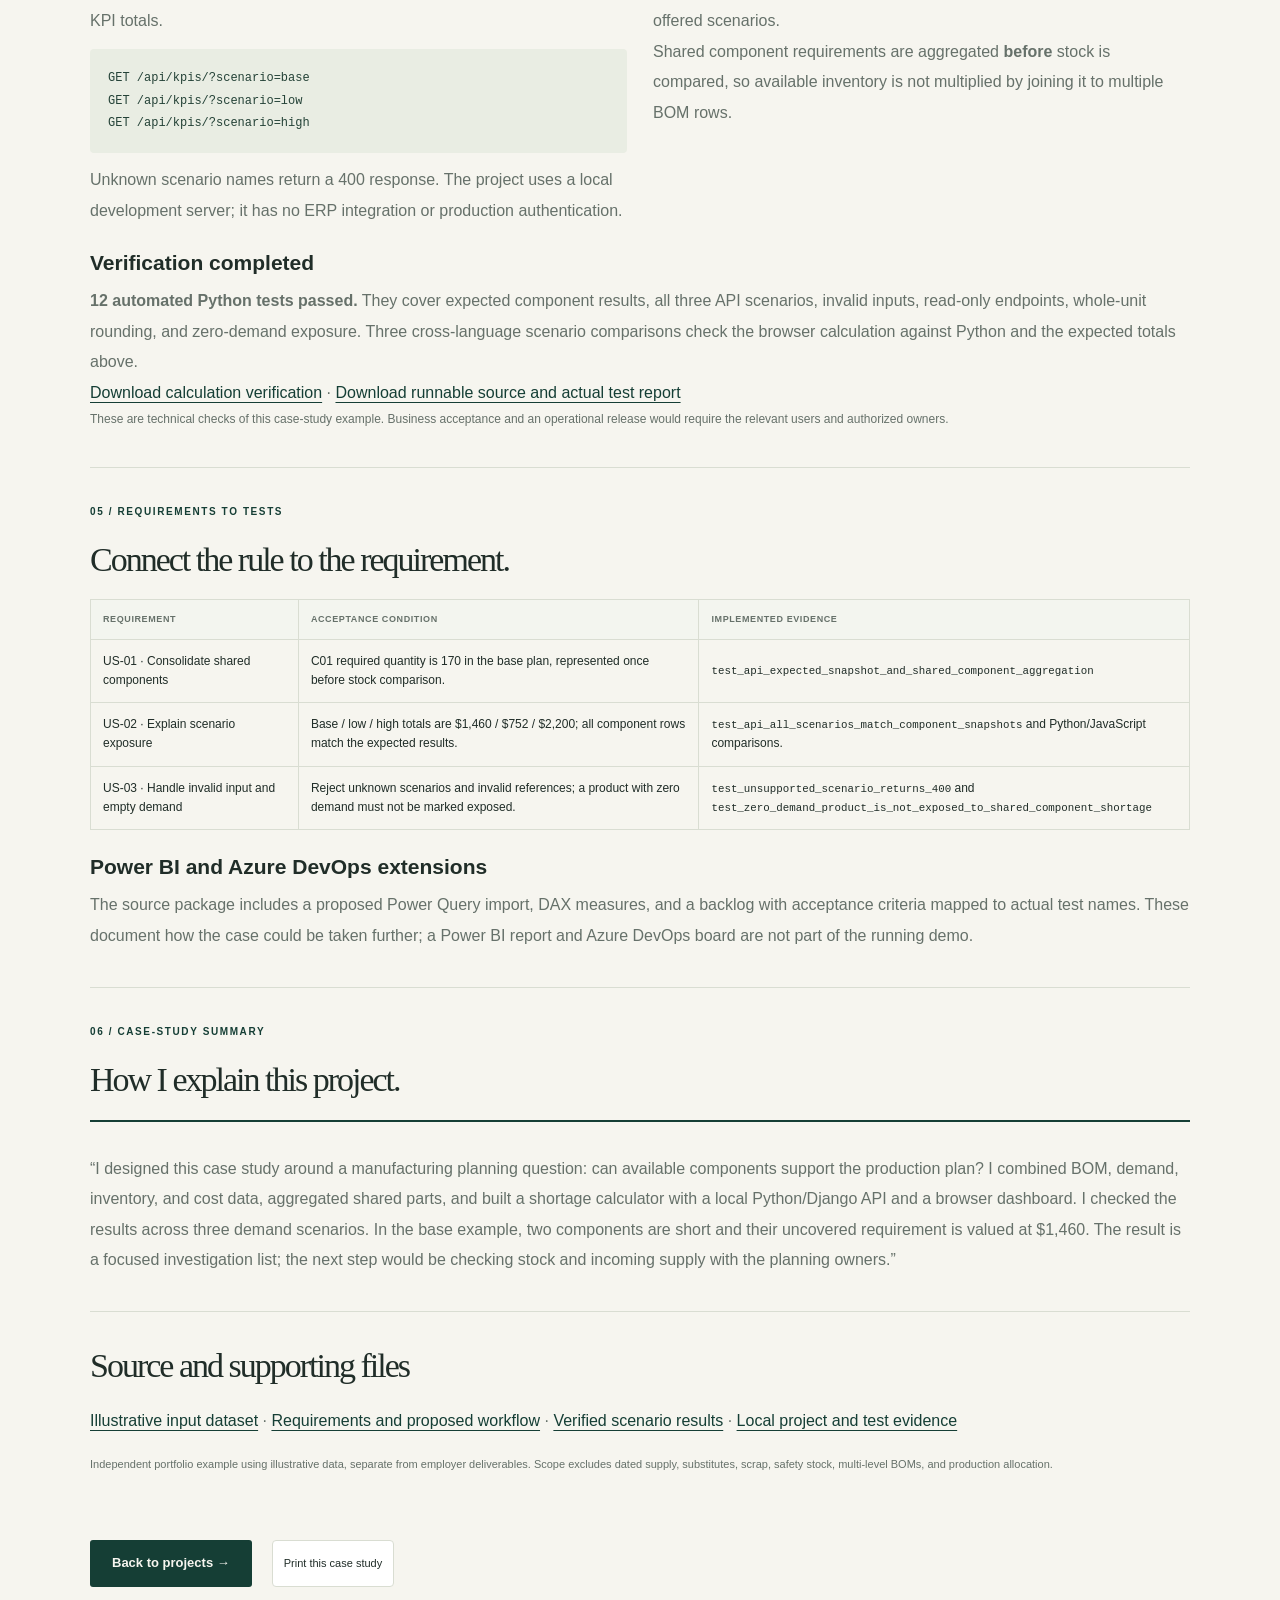
==== commit 5bbd2033: "Verify BOM case study and document scenario calculations" ====
--- a/learning-case.html
+++ b/learning-case.html
@@ -1,35 +1,23 @@
 <!doctype html>
-<html lang="en"><head><meta charset="UTF-8"><meta name="viewport" content="width=device-width, initial-scale=1"><meta name="description" content="A new educational BOM-to-KPI case with synthetic data, a local Python/Django prototype, and proposed Power BI and Azure DevOps designs."><title>BOM to KPI Learning Case | Srivanth Ganesh</title><link rel="icon" href="favicon.svg" type="image/svg+xml"><link rel="stylesheet" href="styles.css"><style>
-.learning-wrap{width:min(1100px,calc(100% - 48px));margin:auto}.learning-hero{padding:65px 0 40px}.learning-hero h1{font-size:59px;max-width:850px;margin:20px 0}.learning-hero>p{max-width:800px;font-size:16px;line-height:1.8}.learning-label{display:inline-block;font-size:11px;background:#e5ebd9;border:1px solid #bdcbb1;color:var(--green);padding:5px 12px;border-radius:20px}.learning-status{display:grid;grid-template-columns:1fr 1fr;gap:20px;padding:24px;border:1px solid var(--line);background:#fff;margin:20px 0 40px}.learning-status p{font-size:12px;line-height:1.9}.learning-status b{color:var(--green)}.learning-section{padding:36px 0;border-top:1px solid var(--line)}.learning-section h2{font-size:34px;margin-bottom:22px}.learning-section h3{font-size:17px;margin:23px 0 10px}.learning-section p,.learning-section li{font-size:14px;line-height:1.9}.learning-steps{padding-left:22px}.learning-steps li{padding-left:6px;margin:12px 0}.kpi-board{background:white;border:1px solid var(--line);border-radius:4px;padding:25px}.learning-controls{display:flex;justify-content:space-between;gap:20px;align-items:center;margin-bottom:24px}.learning-controls label{font-size:12px;display:flex;align-items:center;gap:12px}.learning-kpis{display:grid;grid-template-columns:repeat(4,1fr);gap:16px;margin-bottom:25px}.learning-kpis>div{border-top:3px solid var(--green);padding:15px;background:#f0f3e9}.learning-kpis strong{font:30px var(--serif);color:var(--green);display:block}.learning-kpis span{display:block;font-size:10px;color:var(--muted);margin-top:7px}.learning-table{padding:0;overflow:auto}.learning-table table{min-width:650px}.learning-footnote{font-size:11px!important;margin-top:17px}.learning-formula{background:#e9eddf;padding:18px 22px;border-radius:4px;font-size:13px;margin:18px 0}.learning-section details{border-bottom:1px solid var(--line)}.learning-section summary{font-size:15px}.learning-section details>div{padding:0 22px 20px 0}.learning-section pre{overflow-x:auto;background:#e9ede3;padding:18px;font:12px/1.9 Consolas,'Courier New',monospace;color:#244237;border-radius:4px}.learning-section .scope-note{font-size:12px}.learning-source-links a{text-decoration:underline;text-underline-offset:4px}.learning-section .star-draft{border-top:2px solid var(--green);padding-top:20px}.learning-section .star-draft p{margin-top:12px}.learning-end{padding:30px 0 50px;display:flex;gap:20px;flex-wrap:wrap}.learning-section .example-table{white-space:normal;font-size:12px}.learning-section .example-table td,.learning-section .example-table th{padding:12px;border:1px solid var(--line)}.learning-section .example-table td:first-child{font-weight:400}.learning-section .example-table small{font-size:10px}.method-status{font-size:10px;color:var(--orange);font-weight:700;letter-spacing:1px;margin-bottom:12px}.learning-section .trace-note{font-size:11px;line-height:1.8}.learning-grid{display:grid;grid-template-columns:1fr 1fr;gap:26px}.learning-section code{font-family:Consolas,'Courier New',monospace;font-size:.9em}.learning-section a{color:var(--green)}@media(max-width:700px){.learning-wrap{width:calc(100% - 36px)}.learning-hero{padding-top:40px}.learning-hero h1{font-size:43px}.learning-status,.learning-grid{grid-template-columns:1fr}.learning-controls{align-items:start;flex-direction:column}.learning-controls label{flex-wrap:wrap}.learning-kpis{grid-template-columns:1fr 1fr;gap:12px}.kpi-board{padding:17px}.learning-kpis strong{font-size:26px}.learning-section h2{font-size:29px}.learning-section p,.learning-section li{font-size:13px}.learning-kpis span{font-size:9px}.learning-section pre{font-size:11px}}@media print{.learning-wrap{width:100%}.learning-hero{padding:20px 0}.learning-hero h1{font-size:34px}.learning-section{padding:20px 0}.learning-kpis{grid-template-columns:repeat(4,1fr)}.learning-status{margin-bottom:20px}.learning-controls select,.learning-end{display:none}.learning-section details>div{display:block!important}.kpi-board{break-inside:avoid}}
-</style></head><body><header class="header"><a class="wordmark" href="index.html"><span class="monogram">sg.</span><span>Srivanth Ganesh</span></a><a class="text-link" href="index.html#experience">← Back to portfolio</a></header><main class="learning-wrap">
-<section class="learning-hero"><span class="learning-label">New learning project · synthetic data · October 2026</span><h1>From a BOM<br>to a planning decision.</h1><p>A practical exercise in connecting component data, business rules, KPIs, requirements, and tests. Prepared with AI assistance for learning and interview discussion; this is separate from my employer experience.</p></section>
-<div class="learning-status"><p><b>Included in this learning case</b><br>A runnable local Python/Django calculation API, a browser demonstration, synthetic data, and documented requirements and test scenarios.</p><p><b>Designs to explore next</b><br>Power BI measures and report structure, plus an Azure DevOps workflow outline. No Power BI report or Azure DevOps board has been deployed. Proposed business UAT has not been performed.</p></div>
-<section class="learning-section"><div class="eyebrow">01 / THE BUSINESS QUESTION</div><h2>Which components put the plan at risk?</h2><p>A fictional planner needs to check whether available material covers a three-product production plan. The BOM gives the quantity of each component per product. The planner also needs demand, inventory, reservations, and unit costs to understand the shortage exposure.</p><ol class="learning-steps"><li><b>BOM:</b> what parts each product needs, and how many.</li><li><b>Demand:</b> how many finished products the plan calls for.</li><li><b>Inventory:</b> how much stock is on hand and already reserved.</li><li><b>Part costs:</b> a consistent basis for estimating shortage value.</li><li><b>Decision:</b> investigate constrained components and affected products, then confirm stock, purchase-order timing, and planning priorities with the owners.</li></ol><p class="scope-note">This is one flat, single-level snapshot. It does not model dated supply, alternate parts, scrap, safety stock, multi-level BOMs, or a feasible production allocation.</p></section>
-<section class="learning-section" id="dashboard"><div class="eyebrow">02 / BROWSER DEMONSTRATION</div><h2>Try the planning snapshot.</h2><div class="kpi-board"><div class="learning-controls"><span class="small-label">FICTIONAL ASSEMBLIES FG-A / FG-B / FG-C</span><label for="demand-scenario">Demand scenario<select id="demand-scenario"><option value="1">Base demand</option><option value="0.8">Demand −20%</option><option value="1.2">Demand +20%</option></select></label></div><div class="learning-kpis" id="learning-kpis" aria-live="polite"></div><div class="learning-table"><table><caption class="sr-only">Consolidated synthetic component requirements, availability, and shortages</caption><thead><tr><th scope="col">Component</th><th scope="col">Required</th><th scope="col">Available</th><th scope="col">Short</th><th scope="col">Unit cost</th><th scope="col">Shortage value</th></tr></thead><tbody id="learning-rows"></tbody></table></div><p id="product-exposure" class="learning-footnote"></p><p class="learning-footnote"><b>Interpretation:</b> shortage value is a planning exposure estimate, not realized savings or approved spend. Affected assemblies means exposure under the combined plan; shared stock has not been allocated to a production schedule.</p></div><p class="learning-footnote">The public page calculates this demonstration in the browser. The downloadable source includes a local Django API; GitHub Pages does not run the Python service.</p></section>
-<section class="learning-section"><div class="eyebrow">03 / FOLLOW ONE NUMBER</div><h2>Why component C01 is short by 80.</h2><div class="learning-grid"><div><h3>Required quantity</h3><p>FG-A needs 2 brackets each, and demand is 40 units. FG-B needs 3 brackets each, and demand is 30 units.</p><div class="learning-formula">Required C01 = (40 × 2) + (30 × 3) = <b>170</b></div><p>Aggregate the requirement across all products before comparing it with stock. Otherwise the same stock could be counted more than once.</p></div><div><h3>Availability and exposure</h3><p>C01 has 100 on hand and 10 reserved. This leaves 90 available against the combined requirement.</p><div class="learning-formula">Available = 100 − 10 = <b>90</b><br>Shortage = max(170 − 90, 0) = <b>80</b><br>Shortage value = 80 × $12 = <b>$960</b></div><p>C05 adds another $500 of shortage exposure. The base snapshot therefore totals <b>$1,460</b>.</p></div></div></section>
-<section class="learning-section"><div class="eyebrow">04 / THE TECHNICAL ROLES</div><h2>What each tool contributes.</h2>
-<details><summary>Python — validate and calculate</summary><div><p>Python checks the synthetic input, consolidates component requirements, subtracts reservations, and calculates shortages and exposure. The local prototype rejects unknown references, duplicate BOM lines, invalid quantities, and inconsistent stock values.</p><pre>required[component] += product_demand * quantity_per
-available = on_hand - reserved
-shortage = max(required - available, 0)
-shortage_value = shortage * unit_cost</pre><p>The prototype has focused technical tests. These check calculation behavior; they are separate from business acceptance testing.</p></div></details>
-<details><summary>Django — expose the calculation as a local API</summary><div><p>Django provides a read-only HTTP endpoint so another application can request the calculated snapshot as JSON. This keeps the business rule in one place rather than copying spreadsheet logic into multiple reports.</p><pre>GET http://127.0.0.1:8770/api/kpis/
-→ component requirements, shortages, product exposure, KPI totals</pre><p>The included service is a local educational prototype with synthetic inputs. It does not include production authentication, an ERP connection, a managed database, scheduling, or a deployed Azure environment.</p></div></details>
-<details><summary>Power BI — proposed report design</summary><div><div class="method-status">DESIGN GUIDE · NOT A DEPLOYED POWER BI REPORT</div><p>The proposed report imports the consolidated component KPI table from the local API or an exported snapshot. One component appears once in that table. Cards show the shortage count and exposure value; a table shows the constrained components. A business owner would agree the refresh timing, metric definitions, filters, and permissions before production use.</p><p>Illustrative Power Query import for the local service:</p><pre>let
-    Source = Json.Document(Web.Contents("http://127.0.0.1:8770/api/kpis/")),
-    Components = Table.FromRecords(Source[components])
-in
-    Components</pre><p>After naming that imported table <code>ComponentKPI</code>, the proposed DAX measures are:</p><pre>Short Parts =
-COUNTROWS(FILTER(ComponentKPI, ComponentKPI[shortage_qty] &gt; 0))
-
-Shortage Value =
-SUMX(ComponentKPI,
-    ComponentKPI[shortage_qty] * ComponentKPI[unit_cost])</pre><p>These are design examples. No <code>.pbix</code> report, Power BI refresh configuration, or Power BI Service publication is included.</p></div></details>
-<details><summary>Azure DevOps — proposed delivery workflow</summary><div><div class="method-status">PREPARED WORKFLOW · NO AZURE DEVOPS BOARD USED</div><p>The prepared backlog separates the calculation, shortage interpretation, and KPI explanation into small stories. In Azure Boards, these could be refined with a Product Owner, linked to tasks and test evidence, and tracked through the team’s delivery process.</p><p>Suggested sequence: intake → refinement → prioritization → development → technical testing → agreed business UAT → authorized release decision → stabilization. This is a learning workflow, not a claim of prior Agile or Azure DevOps delivery.</p><p>Example story: <b>As a planner, I want component requirements combined across products so that shared stock is not counted separately against each product.</b></p><p>Example acceptance criterion: at base demand, C01 required quantity must equal 170 before comparison with available stock. Unknown references and duplicate product-component rows must be rejected.</p></div></details></section>
-<section class="learning-section"><div class="eyebrow">05 / REQUIREMENTS THROUGH VALIDATION</div><h2>Make the rule traceable.</h2><div class="learning-table"><table class="example-table"><thead><tr><th scope="col">Business need</th><th scope="col">Story and acceptance condition</th><th scope="col">Validation</th></tr></thead><tbody><tr><td>Understand combined material requirements.</td><td><b>US-01:</b> consolidate shared components. C01 must total170 at base demand.</td><td>Technical calculation checks; proposed UAT-01 manual planner comparison.</td></tr><tr><td>Identify shortage exposure using available stock.</td><td><b>US-02:</b> subtract reservations. C01 shortage80, C05 shortage10; base exposure$1,460.</td><td>Technical reservation and value checks; proposed UAT-02 investigation of affected products.</td></tr><tr><td>Make KPIs understandable before a decision.</td><td><b>US-03:</b> show scenario and limitations. Never label shortage value as savings.</td><td>Proposed UAT-03 stakeholder review of definitions, scope, and labels.</td></tr></tbody></table></div><p class="trace-note">The technical tests belong to the local prototype. The UAT scenarios above are prepared for learning and have not been executed by business users or signed off. A real release would require approved scope, authorized data, test evidence, defect review, and the team’s release decision.</p></section>
-<section class="learning-section"><div class="eyebrow">06 / EXPLAIN THE CASE HONESTLY</div><h2>A STAR answer for this learning project.</h2><div class="star-draft"><p><b>Situation:</b> While preparing for a product-analysis role, I wanted to understand how BOM data could support a practical planning decision.</p><p><b>Task:</b> I prepared a small learning case that links data rules, KPI definitions, and validation, without using employer information.</p><p><b>Action:</b> The case uses synthetic BOM, demand, inventory, and cost data. It includes a Python/Django prototype and browser demonstration, with proposed Power BI measures and an Azure DevOps-style requirements and test workflow.</p><p><b>Result:</b> I can follow the base calculation from component demand to two shortage components and $1,460 of planning exposure, and explain how the business rule connects to acceptance criteria. This is a new learning project, not prior employer delivery.</p></div><p class="scope-note" style="margin-top:20px">Prepared with AI assistance. Before discussing it in an interview, run the prototype, check the calculations, and explain the design choices and limitations in your own words.</p></section>
-<section class="learning-section"><h2>Source and learning references</h2><p class="learning-source-links"><a href="learning-data.json" download>Download synthetic inputs</a> · <a href="learning-workflow.json" download>Download learning backlog and workflow</a> · <a href="bom-kpi-learning.zip" download>Download local prototype and guide</a></p><p class="learning-source-links learning-footnote">Technical references: <a href="https://docs.djangoproject.com/en/5.2/intro/tutorial01/" target="_blank" rel="noopener">Django tutorial</a> · <a href="https://learn.microsoft.com/en-us/power-bi/guidance/star-schema" target="_blank" rel="noopener">Power BI data modeling</a> · <a href="https://learn.microsoft.com/en-us/azure/devops/boards/queries/import-work-items-from-csv?view=azure-devops" target="_blank" rel="noopener">Azure Boards work items</a>.</p></section><div class="learning-end"><a class="button primary" href="index.html#experience">Back to experience →</a><button class="filter" id="print-portfolio">Print this learning case</button></div>
-</main><script type="application/json" id="case-data">{
-  "label": "Synthetic learning case \u2014 not employer data",
+<html lang="en"><head><meta charset="UTF-8"><meta name="viewport" content="width=device-width, initial-scale=1"><meta name="description" content="Srivanth Ganesh's independent BOM shortage case study: a working calculator, local Python/Django API, verified scenarios, and clear planning assumptions."><title>BOM Shortage Case Study | Srivanth Ganesh</title><link rel="icon" href="favicon.svg" type="image/svg+xml"><link rel="stylesheet" href="styles.css?v=20261022-larger-type"><style>
+.learning-wrap{width:min(1100px,calc(100% - 48px));margin:auto}.learning-hero{padding:65px 0 40px}.learning-hero h1{font-size:59px;max-width:850px;margin:20px 0}.learning-hero>p{max-width:800px;font-size:16px;line-height:1.8}.learning-label{display:inline-block;font-size:11px;background:#e5ebd9;border:1px solid #bdcbb1;color:var(--green);padding:5px 12px;border-radius:20px}.learning-status{display:grid;grid-template-columns:1fr 1fr;gap:20px;padding:24px;border:1px solid var(--line);background:#fff;margin:20px 0 40px}.learning-status p{font-size:15px;line-height:1.9}.learning-status b{color:var(--green)}.learning-section{padding:36px 0;border-top:1px solid var(--line)}.learning-section h2{font-size:34px;margin-bottom:22px}.learning-section h3{font-size:21px;margin:23px 0 10px}.learning-section p,.learning-section li{font-size:16px;line-height:1.9}.learning-steps{padding-left:22px}.learning-steps li{padding-left:6px;margin:12px 0}.kpi-board{background:white;border:1px solid var(--line);border-radius:4px;padding:25px}.learning-controls{display:flex;justify-content:space-between;gap:20px;align-items:center;margin-bottom:24px}.learning-controls label{font-size:12px;display:flex;align-items:center;gap:12px}.learning-kpis{display:grid;grid-template-columns:repeat(4,1fr);gap:16px;margin-bottom:25px}.learning-kpis>div{border-top:3px solid var(--green);padding:15px;background:#f0f3e9}.learning-kpis strong{font:30px var(--serif);color:var(--green);display:block}.learning-kpis span{display:block;font-size:12px;color:var(--muted);margin-top:7px}.learning-table{padding:0;overflow:auto}.learning-table table{min-width:850px}.learning-footnote{font-size:11px!important;margin-top:17px}.learning-formula{background:#e9eddf;padding:18px 22px;border-radius:4px;font-size:13px;margin:18px 0}.learning-section details{border-bottom:1px solid var(--line)}.learning-section summary{font-size:15px}.learning-section details>div{padding:0 22px 20px 0}.learning-section pre{overflow-x:auto;background:#e9ede3;padding:18px;font:12px/1.9 Consolas,'Courier New',monospace;color:#244237;border-radius:4px}.learning-section .scope-note{font-size:12px}.learning-source-links a{text-decoration:underline;text-underline-offset:4px}.learning-section .star-draft{border-top:2px solid var(--green);padding-top:20px}.learning-section .star-draft p{margin-top:12px}.learning-end{padding:30px 0 50px;display:flex;gap:20px;flex-wrap:wrap}.learning-section .example-table{white-space:normal;font-size:12px}.learning-section .example-table td,.learning-section .example-table th{padding:12px;border:1px solid var(--line)}.learning-section .example-table td:first-child{font-weight:400}.learning-section .example-table small{font-size:10px}.method-status{font-size:10px;color:var(--orange);font-weight:700;letter-spacing:1px;margin-bottom:12px}.learning-section .trace-note{font-size:11px;line-height:1.8}.learning-grid{display:grid;grid-template-columns:1fr 1fr;gap:26px}.learning-section code{font-family:Consolas,'Courier New',monospace;font-size:.9em}.learning-section a{color:var(--green)}@media(max-width:700px){.learning-wrap{width:calc(100% - 36px)}.learning-hero{padding-top:40px}.learning-hero h1{font-size:43px}.learning-status,.learning-grid{grid-template-columns:1fr}.learning-controls{align-items:start;flex-direction:column}.learning-controls label{flex-wrap:wrap}.learning-kpis{grid-template-columns:1fr 1fr;gap:12px}.kpi-board{padding:17px}.learning-kpis strong{font-size:26px}.learning-section h2{font-size:29px}.learning-section p,.learning-section li{font-size:16px}.learning-kpis span{font-size:11px}.learning-section pre{font-size:11px}}@media print{.learning-wrap{width:100%}.learning-hero{padding:20px 0}.learning-hero h1{font-size:34px}.learning-section{padding:20px 0}.learning-kpis{grid-template-columns:repeat(4,1fr)}.learning-status{margin-bottom:20px}.learning-controls select,.learning-end{display:none}.learning-section details>div{display:block!important}.kpi-board{break-inside:avoid}}
+.learning-section .example-table code{overflow-wrap:anywhere}.learning-grid>div{min-width:0}@media print{.learning-table table{min-width:0;white-space:normal;font-size:9px}.learning-table{overflow:visible}.learning-section .example-table{font-size:10px}.learning-section pre{white-space:pre-wrap;overflow-wrap:anywhere}}</style></head><body>
+<header class="header"><a class="wordmark" href="index.html"><span class="monogram">sg.</span><span>Srivanth Ganesh</span></a><a class="text-link" href="index.html#projects">← Back to portfolio</a></header><main class="learning-wrap">
+<section class="learning-hero"><span class="learning-label">Independent case study · illustrative manufacturing data</span><h1>BOM data.<br>Clear shortage decisions.</h1><p>A working case-study example showing how I connect a manufacturing question to data rules, a calculation API, a dashboard, and testable requirements.</p></section>
+<div class="learning-status"><p><b>Implemented and verified</b><br>An interactive browser calculator and a runnable local Python/Django API. Both use the same input dataset; all three demand scenarios have matching results. The Python project passes 12 automated tests.</p><p><b>Defined extensions</b><br>Power BI query/measure designs and an Azure DevOps-style backlog are included as supporting documents. The implemented application is the browser calculator and local API; report publication and business UAT remain future steps.</p></div>
+<section class="learning-section"><div class="eyebrow">01 / THE CASE</div><h2>Can the material cover the plan?</h2><p>The example models three finished assemblies sharing six components across eight BOM lines. A planner needs a consolidated shortage list before deciding which stock records and supply commitments to investigate.</p><ol class="learning-steps"><li><b>Combine requirements:</b> multiply each product’s planned demand by its quantity-per-component, then sum shared components across products.</li><li><b>Calculate available stock:</b> subtract reservations for <b>other commitments outside this production plan</b> from on-hand inventory.</li><li><b>Identify exposure:</b> calculate nonnegative component shortages and multiply them by the sample USD unit costs.</li><li><b>Investigate:</b> confirm stock accuracy, incoming supply timing, and production priorities before changing the plan.</li></ol><p class="scope-note">Assumptions: one shared inventory snapshot, single-level example revision B, EA units, and USD. Scenario demand is rounded to whole units, with .5 rounded up. Reservations stay fixed across scenarios. This case does not calculate dated MRP, stock allocation, or maximum buildable production.</p></section>
+<section class="learning-section" id="dashboard"><div class="eyebrow">02 / WORKING DEMONSTRATION</div><h2>Change demand. See the impact.</h2><div class="kpi-board"><div class="learning-controls"><span class="small-label">EXAMPLE ASSEMBLIES FG-A / FG-B / FG-C</span><label for="demand-scenario">Demand scenario<select id="demand-scenario"><option value="base">Base demand</option><option value="low">Demand −20%</option><option value="high">Demand +20%</option></select></label></div><div class="learning-kpis" id="learning-kpis" aria-live="polite"></div><div class="learning-table"><table><caption class="sr-only">Component requirements, stock reserved for other commitments, availability, shortages, and value</caption><thead><tr><th scope="col">Component</th><th scope="col">Required</th><th scope="col">On hand</th><th scope="col">Reserved*</th><th scope="col">Available</th><th scope="col">Short</th><th scope="col">Unit cost</th><th scope="col">Shortage value</th></tr></thead><tbody id="learning-rows"></tbody></table></div><p id="product-exposure" class="learning-footnote"></p><p class="learning-footnote">* Reserved for commitments outside this plan. On a small screen, scroll the table sideways to view every column.</p><p class="learning-footnote"><b>Interpretation:</b> shortage value is a component-cost estimate for the uncovered requirement. It is not lost revenue, realized savings, or an approved purchase budget. “Assemblies exposed” identifies products using a globally short component; it does not say how many units can be built.</p></div><p class="learning-footnote">This public calculator runs in the browser. The downloadable Django API runs locally and supports the same three scenarios. GitHub Pages hosts the static demonstration.</p></section>
+<section class="learning-section"><div class="eyebrow">03 / CHECK THE MATH</div><h2>Every total is traceable.</h2><div class="learning-formula">Required = Σ(product demand × BOM quantity per)<br>Available = on hand − reservations for other commitments<br>Shortage = max(required − available, 0)<br>Shortage value = Σ(component shortage × component unit cost)</div><div class="learning-grid"><div><h3>Base scenario: C01</h3><p>FG-A requires 2 brackets per unit and has demand of 40. FG-B requires 3 brackets per unit and has demand of 30.</p><div class="learning-formula">Required = (40 × 2) + (30 × 3) = <b>170</b><br>Available = 100 − 10 = <b>90</b><br>Shortage = 170 − 90 = <b>80</b><br>Value = 80 × $12 = <b>$960</b></div></div><div><h3>Base scenario: C05</h3><p>FG-B requires 1 control module per unit. With demand of 30, it needs 30 modules; 25 are on hand and 5 are reserved for other commitments.</p><div class="learning-formula">Available = 25 − 5 = <b>20</b><br>Shortage = 30 − 20 = <b>10</b><br>Value = 10 × $50 = <b>$500</b><br>Total = $960 + $500 = <b>$1,460</b></div></div></div><div class="learning-table"><table class="example-table"><caption>Verified results for the three offered scenarios</caption><thead><tr><th scope="col">Scenario</th><th scope="col">Demand A / B / C</th><th scope="col">Shortage-value calculation</th><th scope="col">Total USD</th></tr></thead><tbody><tr><td>Demand −20%</td><td>32 / 24 / 16</td><td>C01: 46 × $12 + C05: 4 × $50</td><td>$752</td></tr><tr><td>Base</td><td>40 / 30 / 20</td><td>C01: 80 × $12 + C05: 10 × $50</td><td>$1,460</td></tr><tr><td>Demand +20%</td><td>48 / 36 / 24</td><td>C01: 114 × $12 + C03: 12 × $1 + C04: 2 × $10 + C05: 16 × $50</td><td>$2,200</td></tr></tbody></table></div></section>
+<section class="learning-section"><div class="eyebrow">04 / THE BUILD</div><h2>Data, calculation, and evidence.</h2><div class="learning-grid"><div><h3>Python / Django API</h3><p>Validates component and product references, duplicate BOM rows, numeric inputs, stock reservations, units, and the example revision. A read-only endpoint returns the consolidated component rows, product exposure, and KPI totals.</p><pre>GET /api/kpis/?scenario=base
+GET /api/kpis/?scenario=low
+GET /api/kpis/?scenario=high</pre><p>Unknown scenario names return a 400 response. The project uses a local development server; it has no ERP integration or production authentication.</p></div><div><h3>Browser dashboard</h3><p>Uses the same input JSON with a separate JavaScript calculation so the public demonstration works without a server. Python and JavaScript results are compared for every component, product, and KPI across all three offered scenarios.</p><p>Shared component requirements are aggregated <b>before</b> stock is compared, so available inventory is not multiplied by joining it to multiple BOM rows.</p></div></div><h3>Verification completed</h3><p><b>12 automated Python tests passed.</b> They cover expected component results, all three API scenarios, invalid inputs, read-only endpoints, whole-unit rounding, and zero-demand exposure. Three cross-language scenario comparisons check the browser calculation against Python and the expected totals above.</p><p class="learning-source-links"><a href="validation-results.json" download>Download calculation verification</a> · <a href="bom-kpi-learning.zip" download>Download runnable source and actual test report</a></p><p class="scope-note">These are technical checks of this case-study example. Business acceptance and an operational release would require the relevant users and authorized owners.</p></section>
+<section class="learning-section"><div class="eyebrow">05 / REQUIREMENTS TO TESTS</div><h2>Connect the rule to the requirement.</h2><div class="learning-table"><table class="example-table"><thead><tr><th scope="col">Requirement</th><th scope="col">Acceptance condition</th><th scope="col">Implemented evidence</th></tr></thead><tbody><tr><td>US-01 · Consolidate shared components</td><td>C01 required quantity is 170 in the base plan, represented once before stock comparison.</td><td><code>test_api_expected_snapshot_and_shared_component_aggregation</code></td></tr><tr><td>US-02 · Explain scenario exposure</td><td>Base / low / high totals are $1,460 / $752 / $2,200; all component rows match the expected results.</td><td><code>test_api_all_scenarios_match_component_snapshots</code> and Python/JavaScript comparisons.</td></tr><tr><td>US-03 · Handle invalid input and empty demand</td><td>Reject unknown scenarios and invalid references; a product with zero demand must not be marked exposed.</td><td><code>test_unsupported_scenario_returns_400</code> and <code>test_zero_demand_product_is_not_exposed_to_shared_component_shortage</code></td></tr></tbody></table></div><h3>Power BI and Azure DevOps extensions</h3><p>The source package includes a proposed Power Query import, DAX measures, and a backlog with acceptance criteria mapped to actual test names. These document how the case could be taken further; a Power BI report and Azure DevOps board are not part of the running demo.</p></section>
+<section class="learning-section"><div class="eyebrow">06 / CASE-STUDY SUMMARY</div><h2>How I explain this project.</h2><div class="star-draft"><p>“I designed this case study around a manufacturing planning question: can available components support the production plan? I combined BOM, demand, inventory, and cost data, aggregated shared parts, and built a shortage calculator with a local Python/Django API and a browser dashboard. I checked the results across three demand scenarios. In the base example, two components are short and their uncovered requirement is valued at $1,460. The result is a focused investigation list; the next step would be checking stock and incoming supply with the planning owners.”</p></div></section>
+<section class="learning-section"><h2>Source and supporting files</h2><p class="learning-source-links"><a href="learning-data.json" download>Illustrative input dataset</a> · <a href="learning-workflow.json" download>Requirements and proposed workflow</a> · <a href="validation-results.json" download>Verified scenario results</a> · <a href="bom-kpi-learning.zip" download>Local project and test evidence</a></p><p class="learning-footnote">Independent portfolio example using illustrative data, separate from employer deliverables. Scope excludes dated supply, substitutes, scrap, safety stock, multi-level BOMs, and production allocation.</p></section>
+<div class="learning-end"><a class="button primary" href="index.html#projects">Back to projects →</a><button class="filter" id="print-portfolio">Print this case study</button></div></main><script type="application/json" id="case-data">{
+  "revision": "B",
+  "revision_status": "approved",
+  "currency": "USD",
   "products": [
     {
       "product_id": "FG-A",
@@ -86,48 +74,62 @@
       "qty_per": 1
     }
   ],
-  "parts": [
+  "components": [
     {
       "component_id": "C01",
-      "name": "Bracket",
+      "unit": "EA",
       "on_hand": 100,
       "reserved": 10,
-      "unit_cost": 12
+      "unit_cost": 12,
+      "name": "Bracket"
     },
     {
       "component_id": "C02",
-      "name": "Drive unit",
+      "unit": "EA",
       "on_hand": 100,
       "reserved": 0,
-      "unit_cost": 25
+      "unit_cost": 25,
+      "name": "Drive unit"
     },
     {
       "component_id": "C03",
-      "name": "Fastener",
+      "unit": "EA",
       "on_hand": 200,
       "reserved": 20,
-      "unit_cost": 1
+      "unit_cost": 1,
+      "name": "Fastener"
     },
     {
       "component_id": "C04",
-      "name": "Housing",
+      "unit": "EA",
       "on_hand": 70,
       "reserved": 0,
-      "unit_cost": 10
+      "unit_cost": 10,
+      "name": "Housing"
     },
     {
       "component_id": "C05",
-      "name": "Control module",
+      "unit": "EA",
       "on_hand": 25,
       "reserved": 5,
-      "unit_cost": 50
+      "unit_cost": 50,
+      "name": "Control module"
     },
     {
       "component_id": "C06",
-      "name": "Support kit",
+      "unit": "EA",
       "on_hand": 30,
       "reserved": 0,
-      "unit_cost": 15
+      "unit_cost": 15,
+      "name": "Support kit"
     }
-  ]
-}</script><script src="learning.js"></script><script src="app.js"></script></body></html>
+  ],
+  "label": "Illustrative manufacturing case-study data",
+  "assumptions": {
+    "stock_pool": "One shared inventory snapshot for all three products",
+    "reservations": "Stock committed to other demand outside this modeled plan",
+    "units": "Each (EA); scenario product demand rounds to the nearest whole unit, with .5 rounded up",
+    "cost_basis": "Illustrative USD unit costs; shortage value is quantity times unit cost, not lost revenue or savings"
+  }
+}
+</script><script src="learning.js?v=20261022-verified-case"></script><script src="app.js"></script></body></html>
--- a/styles.css
+++ b/styles.css
@@ -11,3 +11,42 @@
 .project-explanation{padding:0 25px 18px 0}.project-list details .project-explanation p{padding:0;margin:0 0 12px;font-size:13px;line-height:1.85}.project-explanation p:last-child{margin-bottom:0}.project-explanation strong{font-weight:600;color:var(--green)}@media(max-width:700px){.header nav{gap:12px}.header nav>a[href="#capabilities"]{display:none}.project-explanation{padding-right:14px}.project-list details .project-explanation p{font-size:12px}}
 /* Experience stories and business-analysis approach */
 .story-intro{max-width:760px;font-size:13px;margin:-10px 0 28px}.experience-stories{border-top:1px solid var(--line)}.experience-story{border-bottom:1px solid var(--line);scroll-margin-top:35px}.experience-story>summary{padding:23px 35px 23px 0;font-size:18px;line-height:1.5;font-weight:600;display:flex;gap:20px;align-items:start}.experience-story>summary::after{top:23px;font-size:21px}.experience-story>summary .story-no{font:17px/1.6 var(--serif);color:var(--orange);flex:0 0 30px;margin:0}.experience-story>summary .story-name{display:block;margin:0;color:var(--ink);font-size:18px;font-weight:600}.experience-story>summary small{display:block;color:var(--muted);font-size:10px;font-weight:400;margin-top:6px}.story-content{padding:0 35px 27px 50px;max-width:1000px}.story-content>p{font-size:13px;line-height:1.8;margin-bottom:18px}.story-star{display:grid;grid-template-columns:80px 1fr;gap:12px 24px;margin:0}.story-star dt{font-size:10px;text-transform:uppercase;letter-spacing:1px;font-weight:700;color:var(--green);padding-top:3px}.story-star dd{margin:0;font-size:13px;line-height:1.85;color:var(--muted)}.story-relevance{border-top:1px solid var(--line);padding-top:16px;margin-top:20px!important;font-size:12px!important;color:var(--green)}.story-content .tags{margin:18px 0 0}.approach-section{background:#e9ede4;border-top:1px solid var(--line);border-bottom:1px solid var(--line)}.approach-list{display:grid;grid-template-columns:1fr 1fr;gap:20px}.approach-item{background:#f7f8f3;border:1px solid #d1daca;padding:24px;border-radius:4px}.approach-item h3{font-size:17px;margin-bottom:18px}.approach-item p{font-size:12px;line-height:1.85;margin-top:12px}.approach-item p strong{color:var(--green);font-size:10px;letter-spacing:.4px;display:block;margin-bottom:4px}.approach-item .story-links{font-size:10px;color:var(--green);margin-top:15px}.approach-item .story-links a{text-decoration:underline;text-underline-offset:4px;margin-right:12px}.approach-item:last-child{grid-column:1/-1}.approach-note{font-size:11px;max-width:850px;margin-top:22px;line-height:1.9}.projects{scroll-margin-top:30px}@media(max-width:700px){.experience-story>summary{font-size:15px;padding:20px 26px 20px 0;gap:8px}.experience-story>summary .story-name{font-size:15px}.experience-story>summary .story-no{flex-basis:25px;font-size:15px}.story-content{padding:0 6px 24px 0}.story-star{grid-template-columns:1fr;gap:4px}.story-star dd{margin-bottom:12px;font-size:12px}.story-content>p{font-size:12px}.approach-list{grid-template-columns:1fr}.approach-item{padding:22px}.approach-item:last-child{grid-column:auto}.approach-item h3{font-size:16px}.header nav a[href="#approach"]{display:none}}@media print{.experience-story .story-content{display:block!important}.experience-story{break-inside:avoid}.experience-story>summary{font-size:15px}.story-star dd{font-size:10px}.story-star{gap:7px 12px}.story-content{padding:0 0 18px}.approach-item{background:white;break-inside:avoid}.approach-list{gap:15px}.approach-item p{font-size:10px}}
+/* Larger screen typography for the portfolio homepage. */
+@media screen{
+  .portfolio{font-size:18px}
+  .portfolio .wordmark{font-size:18px}
+  .portfolio .header nav{font-size:16px}
+  .portfolio .hero h1{font-size:clamp(64px,5.6vw,84px)}
+  .portfolio h2{font-size:56px}
+  .portfolio .intro{font-size:21px}
+  .portfolio .hero-detail{font-size:15px}
+  .portfolio .eyebrow,.portfolio .small-label{font-size:12px}
+  .portfolio .hero-actions{flex-wrap:wrap;row-gap:16px}
+  .portfolio .button,.portfolio .hero .text-link,.portfolio .text-link{font-size:15px}
+  .portfolio .visual-number,.portfolio .visual-caption{font-size:14px}
+  .portfolio .visual-caption b{font-size:16px}
+  .portfolio .visual-note{font-size:12px}
+  .portfolio .metrics strong{font-size:36px}
+  .portfolio .metrics strong span,.portfolio .metrics p{font-size:14px}
+  .portfolio .section-heading p,.portfolio .capability-grid p,.portfolio .approach-item p{font-size:17px;line-height:1.75}
+  .portfolio .capability-grid h3,.portfolio .approach-item h3{font-size:23px}
+  .portfolio .approach-item p strong{font-size:13px}
+  .portfolio .tags span{font-size:12px}
+  .portfolio .education h3{font-size:16px}
+  .portfolio .education p{font-size:14px}
+  .portfolio .contact-section h2{font-size:50px}
+  .portfolio .contact-section p{font-size:16px}
+  .portfolio .contact-links a,.portfolio .contact-links button{font-size:18px}
+  .portfolio .contact-links small{font-size:14px}
+  .portfolio .footer{font-size:12px}
+}
+@media screen and (min-width:701px) and (max-width:900px){.portfolio .hero h1{font-size:76px}}
+@media screen and (max-width:700px){
+  .portfolio .header nav{font-size:14px}
+  .portfolio .hero h1{font-size:64px}
+  .portfolio h2{font-size:46px}
+  .portfolio .intro{font-size:19px}
+  .portfolio .hero-actions .button{font-size:14px}
+  .portfolio .capability-grid h3,.portfolio .approach-item h3{font-size:22px}
+  .portfolio .contact-section h2{font-size:44px}
+}
